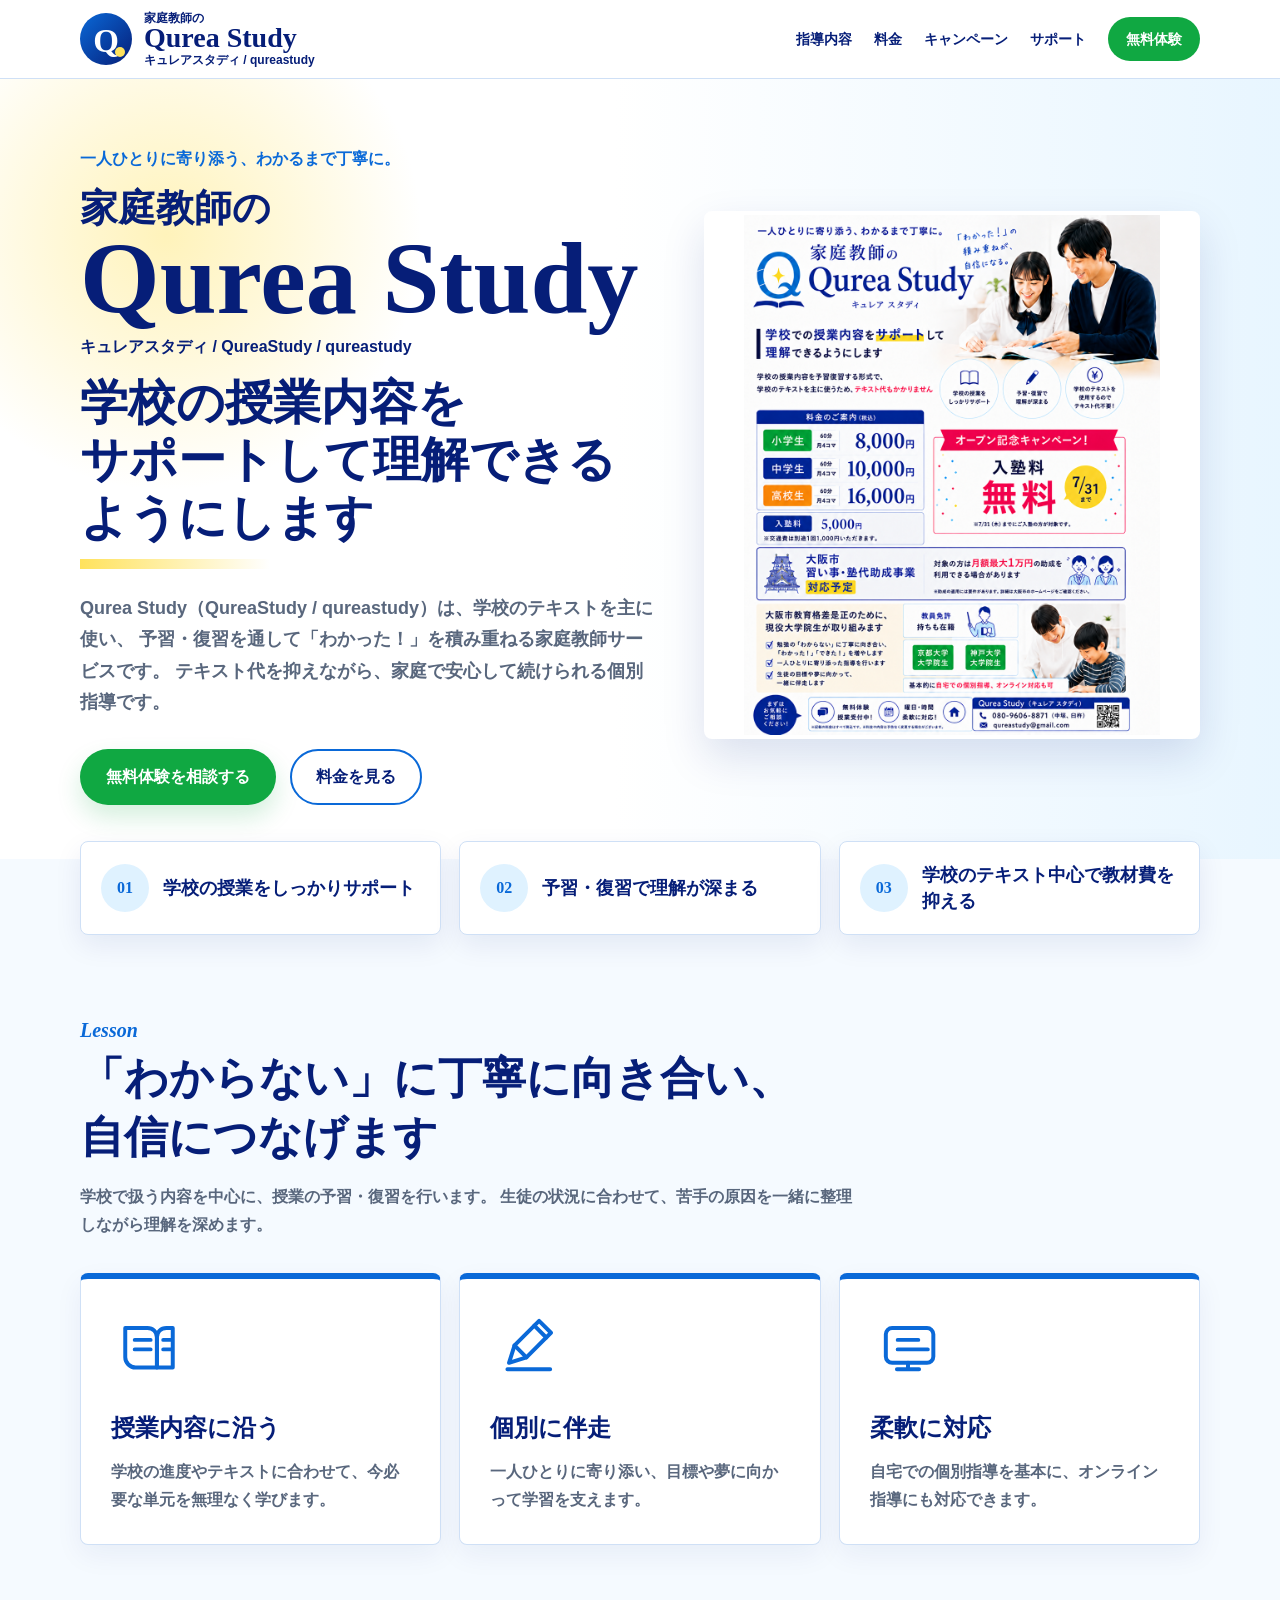
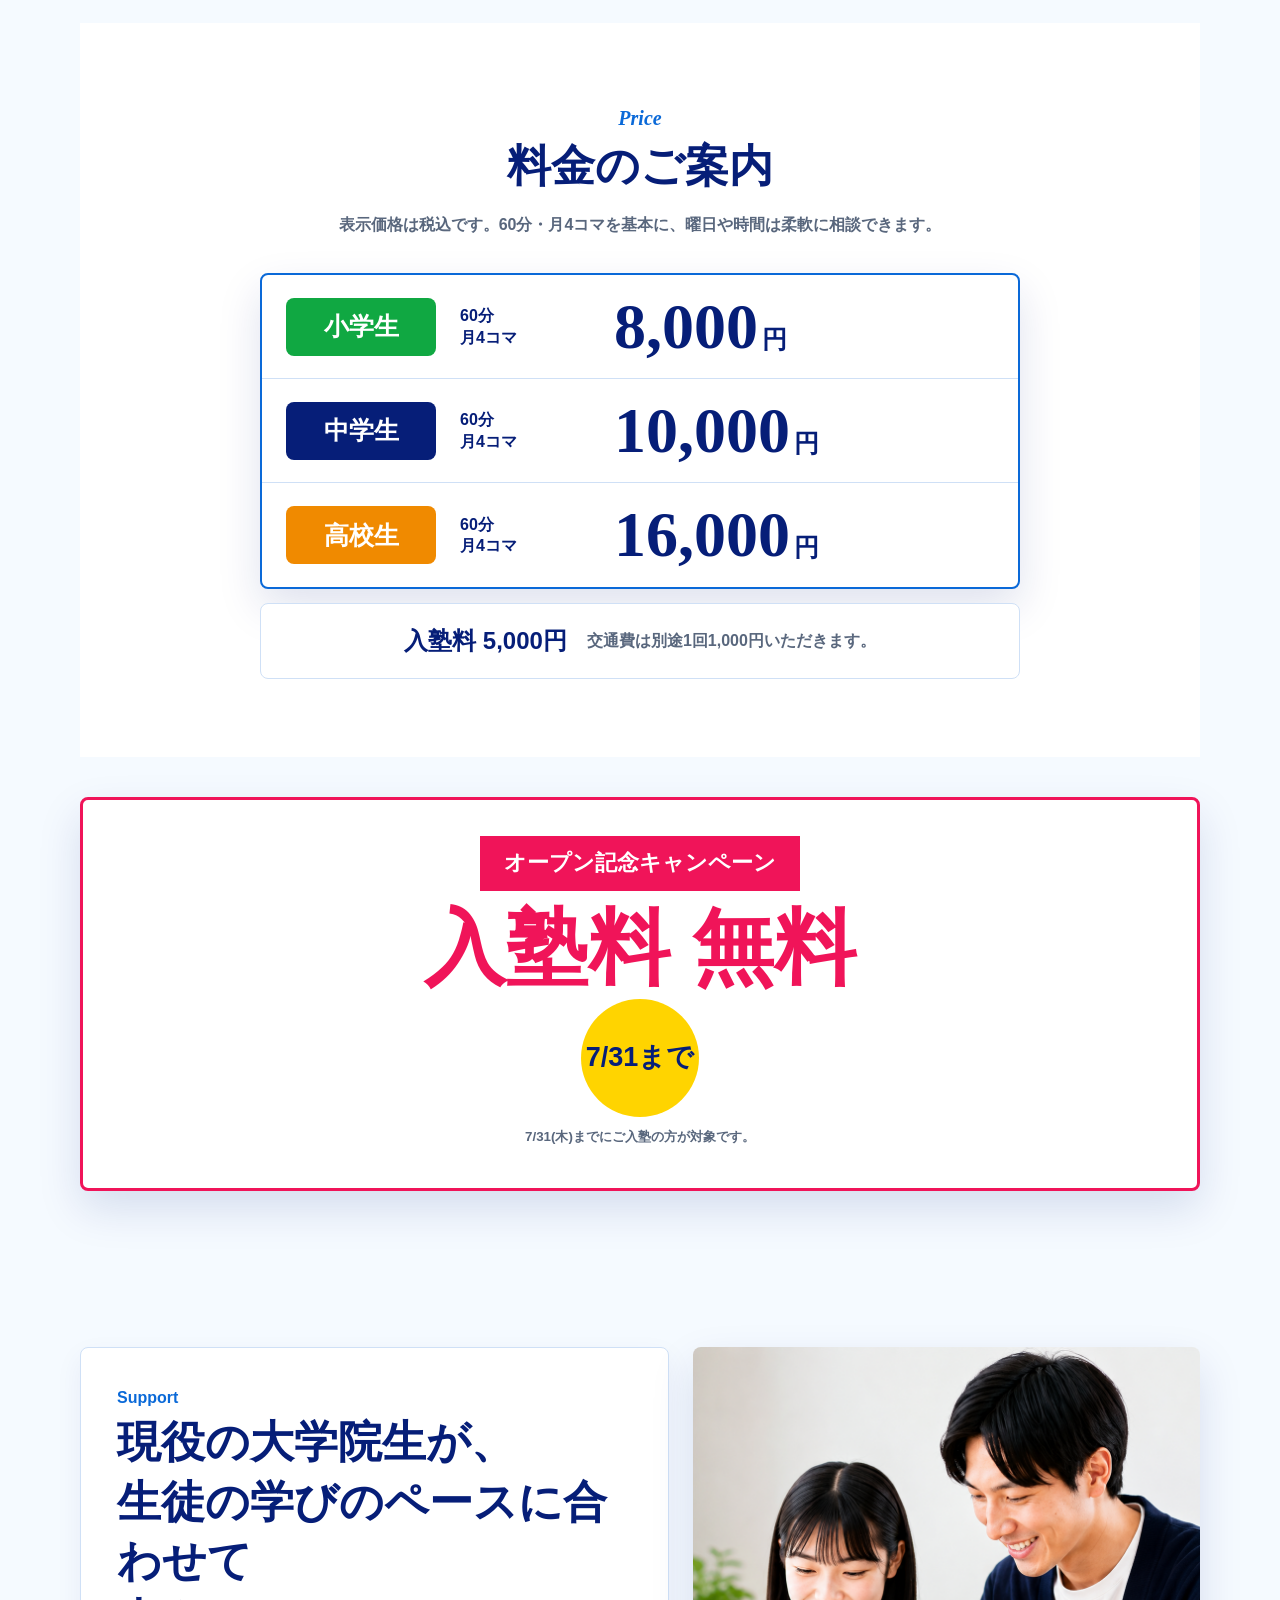
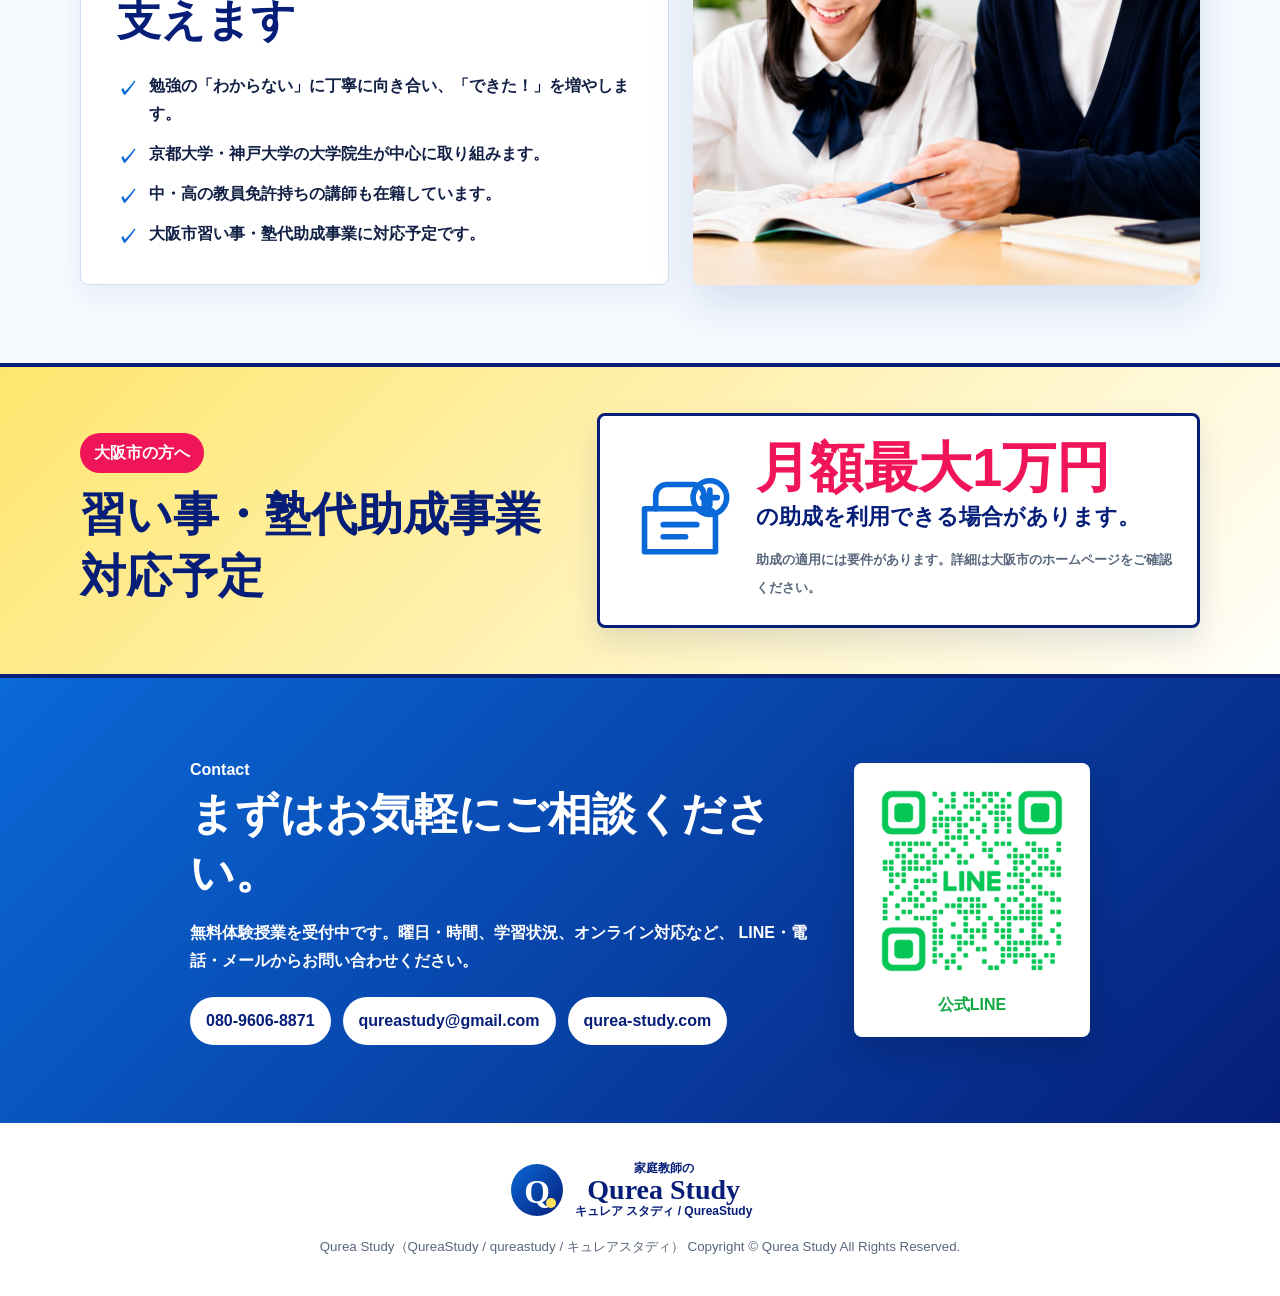
==== index.html @ 17cc1bfd "Add files via upload" ====
<!doctype html>
<html lang="ja">
  <head>
    <meta charset="utf-8" />
    <meta name="viewport" content="width=device-width, initial-scale=1" />
    <title>Qurea Study（QureaStudy・qureastudy）｜家庭教師のキュレアスタディ</title>
    <meta
  name="description"
  content="Qurea Study（QureaStudy / qureastudy / キュレアスタディ）は、学校の授業内容をサポートする家庭教師サービスです。現役大学院生が一人ひとりに寄り添い、わかるまで丁寧に個別指導します。"
/>
    <link rel="canonical" href="https://www.qurea-study.com/" />
    <link rel="icon" href="assets/favicon.svg?v=20260605" type="image/svg+xml" />
    <link rel="stylesheet" href="styles.css" />
    <style>
      /* ===== ヘッダー上部：Qurea Study とサブ表記の空白を減らす ===== */
      .site-header .brand-text {
        gap: 0 !important;
        line-height: 1 !important;
      }

      .site-header .brand-name {
        display: block !important;
        margin: 0 !important;
        line-height: 0.95 !important;
      }

      .site-header .header-brand-sub {
        display: block !important;
        margin-top: 2px !important;
        line-height: 1.1 !important;
      }

      /* ===== 大見出し：Qurea Study とサブ表記が被らないように少し空ける ===== */
      .hero-brand-lockup strong {
        display: block !important;
        line-height: 0.9 !important;
        margin-bottom: 12px !important;
      }

      .hero-brand-lockup .hero-brand-sub {
        display: block !important;
        margin-top: 6px !important;
        line-height: 1.2 !important;
      }
    </style>
    <script type="application/ld+json">
      {
        "@context": "https://schema.org",
        "@type": "EducationalOrganization",
        "name": "Qurea Study",
        "alternateName": ["QureaStudy", "qureastudy", "キュレアスタディ", "キュレア スタディ", "キュリアスタディ", "キュリア スタディ", "キュリスタ", "キュレスタ"],
        "url": "https://www.qurea-study.com/",
        "email": "qureastudy@gmail.com",
        "telephone": "080-9606-8871",
        "description": "Qurea Studyは、学校の授業内容をサポートする家庭教師サービスです。"
      }
    </script>
  </head>
  <body>
    <header class="site-header" id="top">
      <div class="header-inner">
        <a class="brand" href="#top" aria-label="Qurea Study トップへ">
          <span class="brand-mark">Q</span>
          <span class="brand-text">
            <span class="brand-kicker">家庭教師の</span>
            <span class="brand-name">Qurea Study</span>
            <span class="brand-sub header-brand-sub">キュレアスタディ / qureastudy</span>
          </span>
        </a>

        <button class="menu-button" type="button" aria-label="メニューを開く" aria-expanded="false">
          <span></span>
          <span></span>
          <span></span>
        </button>

        <nav class="global-nav" aria-label="主要メニュー">
          <a href="#lesson">指導内容</a>
          <a href="#price">料金</a>
          <a href="#campaign">キャンペーン</a>
          <a href="#support">サポート</a>
          <a href="#contact" class="nav-cta">無料体験</a>
        </nav>
      </div>
    </header>

    <main>
      <section class="hero">
        <div class="hero-inner">
          <div class="hero-copy">
            <p class="eyebrow">一人ひとりに寄り添う、わかるまで丁寧に。</p>
            <div class="hero-brand-lockup">
              <span class="hero-brand-kicker">家庭教師の</span>
              <strong>Qurea Study</strong>
              <span class="hero-brand-sub">キュレアスタディ / QureaStudy / qureastudy</span>
            </div>
            <h1>学校の授業内容を<br />サポートして理解できる<br />ようにします</h1>
            <p class="hero-lead">
  Qurea Study（QureaStudy / qureastudy）は、学校のテキストを主に使い、
  予習・復習を通して「わかった！」を積み重ねる家庭教師サービスです。
  テキスト代を抑えながら、家庭で安心して続けられる個別指導です。
</p>
            <div class="hero-actions">
              <a class="button primary" href="#contact">無料体験を相談する</a>
              <a class="button secondary" href="#price">料金を見る</a>
            </div>
          </div>

          <figure class="hero-photo">
            <img src="assets/qurea-study-flyer.png" alt="Qurea Studyの案内チラシ" />
          </figure>
        </div>
      </section>

      <section class="proof-strip" aria-label="Qurea Studyの特徴">
        <article>
          <span class="icon">01</span>
          <strong>学校の授業をしっかりサポート</strong>
        </article>
        <article>
          <span class="icon">02</span>
          <strong>予習・復習で理解が深まる</strong>
        </article>
        <article>
          <span class="icon">03</span>
          <strong>学校のテキスト中心で教材費を抑える</strong>
        </article>
      </section>

      <section class="lesson section-pad" id="lesson">
        <div class="section-heading">
          <span>Lesson</span>
          <h2>「わからない」に丁寧に向き合い、<br />自信につなげます</h2>
          <p>
            学校で扱う内容を中心に、授業の予習・復習を行います。
            生徒の状況に合わせて、苦手の原因を一緒に整理しながら理解を深めます。
          </p>
        </div>

        <div class="feature-grid">
          <article>
            <svg class="card-illustration" viewBox="0 0 96 96" aria-hidden="true">
              <path d="M18 24h28c7 0 12 5 12 12v38H31c-7 0-13-6-13-13V24Z" />
              <path d="M58 36c0-7 5-12 12-12h8v50H58V36Z" />
              <path d="M30 39h20M30 51h20M66 39h10M66 51h10" />
            </svg>
            <strong>授業内容に沿う</strong>
            <p>学校の進度やテキストに合わせて、今必要な単元を無理なく学びます。</p>
          </article>
          <article>
            <svg class="card-illustration" viewBox="0 0 96 96" aria-hidden="true">
              <path d="M24 68l7-22 31-31 15 15-31 31-22 7Z" />
              <path d="M56 21l15 15M31 46l15 15M22 76h54" />
            </svg>
            <strong>個別に伴走</strong>
            <p>一人ひとりに寄り添い、目標や夢に向かって学習を支えます。</p>
          </article>
          <article>
            <svg class="card-illustration" viewBox="0 0 96 96" aria-hidden="true">
              <path d="M28 24h44a8 8 0 0 1 8 8v28a8 8 0 0 1-8 8H28a8 8 0 0 1-8-8V32a8 8 0 0 1 8-8Z" />
              <path d="M34 76h28M48 68v8M35 39h26M35 51h38" />
            </svg>
            <strong>柔軟に対応</strong>
            <p>自宅での個別指導を基本に、オンライン指導にも対応できます。</p>
          </article>
        </div>
      </section>

      <section class="price section-pad" id="price">
        <div class="section-heading centered">
          <span>Price</span>
          <h2>料金のご案内</h2>
          <p>表示価格は税込です。60分・月4コマを基本に、曜日や時間は柔軟に相談できます。</p>
        </div>

        <div class="price-board">
          <article class="price-row elementary">
            <span>小学生</span>
            <p>60分<br />月4コマ</p>
            <strong>8,000<em>円</em></strong>
          </article>
          <article class="price-row junior">
            <span>中学生</span>
            <p>60分<br />月4コマ</p>
            <strong>10,000<em>円</em></strong>
          </article>
          <article class="price-row high">
            <span>高校生</span>
            <p>60分<br />月4コマ</p>
            <strong>16,000<em>円</em></strong>
          </article>
        </div>

        <div class="fee-note">
          <strong>入塾料 5,000円</strong>
          <span>交通費は別途1回1,000円いただきます。</span>
        </div>
      </section>

      <section class="campaign section-pad" id="campaign">
        <div class="campaign-box">
          <p>オープン記念キャンペーン</p>
          <h2>入塾料 無料</h2>
          <span class="deadline">7/31まで</span>
          <small>7/31(木)までにご入塾の方が対象です。</small>
        </div>
      </section>

      <section class="support section-pad" id="support">
        <div class="support-copy">
          <span class="eyebrow">Support</span>
          <h2>現役の大学院生が、<br />生徒の学びのペースに合わせて<br />支えます</h2>
          <ul>
            <li>勉強の「わからない」に丁寧に向き合い、「できた！」を増やします。</li>
            <li>京都大学・神戸大学の大学院生が中心に取り組みます。</li>
            <li>中・高の教員免許持ちの講師も在籍しています。</li>
            <li>大阪市習い事・塾代助成事業に対応予定です。</li>
          </ul>
        </div>
        <figure class="support-photo">
          <img src="assets/033effce-304c-444c-a0b6-1e1a003801d0.png" alt="先生と生徒が一緒にテキストを見ながら学ぶ様子" />
        </figure>
      </section>

      <section class="subsidy">
        <div class="subsidy-inner">
          <div class="subsidy-heading">
            <span>大阪市の方へ</span>
            <h2>習い事・塾代助成事業 対応予定</h2>
          </div>
          <div class="subsidy-card">
            <svg class="subsidy-illustration" viewBox="0 0 120 120" aria-hidden="true">
              <path d="M22 48h66a10 10 0 0 1 10 10v36H22V48Z" />
              <path d="M34 48V34a12 12 0 0 1 12-12h28a12 12 0 0 1 12 12v14" />
              <path d="M42 65h36M42 78h24" />
              <circle cx="92" cy="36" r="18" />
              <path d="M84 36h16M92 28v16" />
            </svg>
            <div>
              <p><strong>月額最大1万円</strong><br />の助成を利用できる場合があります。</p>
              <small>助成の適用には要件があります。詳細は大阪市のホームページをご確認ください。</small>
            </div>
          </div>
        </div>
      </section>

      <section class="contact" id="contact">
        <div class="contact-inner">
          <div class="contact-copy">
            <span class="eyebrow">Contact</span>
            <h2>まずはお気軽にご相談ください。</h2>
            <p>
              無料体験授業を受付中です。曜日・時間、学習状況、オンライン対応など、
              LINE・電話・メールからお問い合わせください。
            </p>
            <div class="contact-links">
              <a href="tel:08096068871">080-9606-8871</a>
              <a href="mailto:qureastudy@gmail.com">qureastudy@gmail.com</a>
              <a href="https://qurea-study.com">qurea-study.com</a>
            </div>
          </div>
          <div class="line-qr-card">
            <img src="assets/line-qr.png" alt="Qurea Study公式LINEのQRコード" />
            <p>公式LINE</p>
          </div>
        </div>
      </section>
    </main>

    <footer class="site-footer">
      <a class="brand" href="#top">
        <span class="brand-mark">Q</span>
        <span class="brand-text">
          <span class="brand-kicker">家庭教師の</span>
          <span class="brand-name">Qurea Study</span>
          <span class="brand-sub">キュレア スタディ / QureaStudy</span>
        </span>
      </a>
      <small>Qurea Study（QureaStudy / qureastudy / キュレアスタディ） Copyright &copy; Qurea Study All Rights Reserved.</small>
    </footer>

    <script src="script.js"></script>
  </body>
</html>
---- styles.css ----
:root {
  --navy: #061e78;
  --blue: #0a69d8;
  --sky: #dff2ff;
  --green: #10a842;
  --orange: #f08a00;
  --pink: #f01459;
  --yellow: #ffe25c;
  --ink: #112044;
  --muted: #59677d;
  --line: #cfe0f6;
  --paper: #f5faff;
  --surface: #ffffff;
  --shadow: 0 18px 44px rgba(6, 30, 120, 0.13);
}

* {
  box-sizing: border-box;
}

html {
  scroll-behavior: smooth;
}

body {
  margin: 0;
  color: var(--ink);
  background: var(--paper);
  font-family: "Yu Gothic", "Hiragino Kaku Gothic ProN", Meiryo, sans-serif;
  line-height: 1.75;
}

a {
  color: inherit;
  text-decoration: none;
}

img {
  display: block;
  max-width: 100%;
}

.site-header {
  position: sticky;
  top: 0;
  z-index: 20;
  background: rgba(255, 255, 255, 0.96);
  border-bottom: 1px solid var(--line);
  backdrop-filter: blur(10px);
}

.header-inner,
.hero-inner,
.section-pad,
.subsidy-inner {
  width: min(1120px, calc(100% - 40px));
  margin: 0 auto;
}

.header-inner {
  display: flex;
  align-items: center;
  justify-content: space-between;
  min-height: 78px;
  gap: 24px;
}

.brand {
  display: inline-flex;
  align-items: center;
  gap: 12px;
  min-width: 258px;
}

.brand-mark {
  position: relative;
  display: grid;
  place-items: center;
  width: 52px;
  height: 52px;
  color: #fff;
  background: linear-gradient(135deg, var(--blue), var(--navy));
  border-radius: 50%;
  font-family: Georgia, "Times New Roman", serif;
  font-size: 33px;
  font-weight: 900;
}

.brand-mark::after {
  content: "";
  position: absolute;
  right: 7px;
  bottom: 8px;
  width: 10px;
  height: 10px;
  background: var(--yellow);
  border-radius: 50%;
}

.brand-text span {
  display: block;
}

.brand-kicker,
.brand-sub {
  color: var(--navy);
  font-size: 12px;
  font-weight: 900;
  line-height: 1.2;
}

.brand-name {
  color: var(--navy);
  font-family: Georgia, "Times New Roman", serif;
  font-size: 28px;
  font-weight: 900;
  line-height: 1.05;
}

.global-nav {
  display: flex;
  align-items: center;
  gap: 22px;
  color: var(--navy);
  font-size: 14px;
  font-weight: 900;
}

.global-nav a {
  padding: 8px 0;
}

.nav-cta {
  padding: 10px 18px !important;
  color: #fff;
  background: var(--green);
  border-radius: 999px;
}

.menu-button {
  display: none;
  width: 42px;
  height: 42px;
  border: 1px solid var(--line);
  border-radius: 50%;
  background: #fff;
}

.menu-button span {
  display: block;
  width: 18px;
  height: 2px;
  margin: 4px auto;
  background: var(--navy);
}

.hero {
  background:
    radial-gradient(circle at 13% 20%, rgba(255, 226, 92, 0.42), transparent 20%),
    linear-gradient(90deg, rgba(255, 255, 255, 0.98) 0%, rgba(255, 255, 255, 0.84) 48%, rgba(223, 242, 255, 0.72) 100%),
    var(--surface);
}

.hero-inner {
  display: grid;
  grid-template-columns: minmax(0, 1fr) minmax(340px, 0.86fr);
  gap: 48px;
  align-items: center;
  padding: 66px 0 54px;
}

.eyebrow {
  margin: 0 0 12px;
  color: var(--blue);
  font-weight: 900;
}

.hero-brand-lockup {
  margin: 0 0 18px;
  color: var(--navy);
}

.hero-brand-lockup span {
  display: block;
  font-weight: 900;
  line-height: 1.25;
}

.hero-brand-lockup strong {
  display: block;
  font-family: Georgia, "Times New Roman", serif;
  font-size: clamp(56px, 8vw, 104px);
  font-weight: 900;
  line-height: 0.92;
  letter-spacing: 0;
}

.hero-brand-kicker {
  font-size: clamp(24px, 3vw, 38px);
}

.hero h1 {
  margin: 0;
  color: var(--navy);
  font-size: clamp(28px, 3.8vw, 48px);
  line-height: 1.2;
  letter-spacing: 0;
}

.hero h1::after {
  content: "";
  display: block;
  width: 190px;
  height: 10px;
  margin-top: 12px;
  background: linear-gradient(90deg, var(--yellow), rgba(255, 226, 92, 0));
}

.hero-lead {
  margin: 24px 0 0;
  max-width: 680px;
  color: var(--muted);
  font-size: 18px;
  font-weight: 800;
}

.hero-actions {
  display: flex;
  flex-wrap: wrap;
  gap: 14px;
  margin-top: 30px;
}

.button {
  display: inline-flex;
  align-items: center;
  justify-content: center;
  min-height: 50px;
  padding: 12px 24px;
  border: 2px solid transparent;
  border-radius: 999px;
  font-weight: 900;
  cursor: pointer;
}

.button.primary {
  color: #fff;
  background: var(--green);
  box-shadow: 0 12px 24px rgba(16, 168, 66, 0.18);
}

.button.secondary {
  color: var(--navy);
  background: #fff;
  border-color: var(--blue);
}

.hero-photo {
  position: relative;
  margin: 0;
  overflow: hidden;
  background: #fff;
  border: 4px solid #fff;
  border-radius: 8px;
  box-shadow: var(--shadow);
}

.hero-photo img {
  width: 100%;
  height: 520px;
  object-fit: contain;
  object-position: center;
}

.proof-strip {
  display: grid;
  grid-template-columns: repeat(3, 1fr);
  gap: 18px;
  width: min(1120px, calc(100% - 40px));
  margin: -18px auto 0;
  position: relative;
  z-index: 3;
}

.proof-strip article {
  display: flex;
  align-items: center;
  gap: 14px;
  min-height: 92px;
  padding: 20px;
  background: #fff;
  border: 1px solid var(--line);
  border-radius: 8px;
  box-shadow: 0 10px 28px rgba(6, 30, 120, 0.08);
}

.proof-strip .icon {
  display: grid;
  flex: 0 0 48px;
  place-items: center;
  width: 48px;
  height: 48px;
  color: var(--blue);
  background: var(--sky);
  border-radius: 50%;
  font-family: Georgia, "Times New Roman", serif;
  font-weight: 900;
}

.proof-strip strong {
  color: var(--navy);
  font-size: 18px;
  line-height: 1.45;
}

.section-pad {
  padding: 78px 0;
}

.section-heading {
  max-width: 780px;
  margin-bottom: 34px;
}

.section-heading.centered {
  max-width: 760px;
  margin-left: auto;
  margin-right: auto;
  text-align: center;
}

.section-heading span {
  color: var(--blue);
  font-family: Georgia, "Times New Roman", serif;
  font-size: 20px;
  font-style: italic;
  font-weight: 900;
}

.section-heading h2,
.support h2,
.contact h2,
.subsidy h2 {
  margin: 0;
  color: var(--navy);
  font-size: clamp(28px, 4vw, 44px);
  line-height: 1.35;
  letter-spacing: 0;
}

.section-heading p,
.support p,
.contact p,
.subsidy p {
  color: var(--muted);
  font-weight: 800;
}

.feature-grid {
  display: grid;
  grid-template-columns: repeat(3, 1fr);
  gap: 18px;
}

.feature-grid article {
  min-height: 218px;
  padding: 30px;
  background: #fff;
  border-top: 6px solid var(--blue);
  border-right: 1px solid var(--line);
  border-bottom: 1px solid var(--line);
  border-left: 1px solid var(--line);
  border-radius: 8px;
  box-shadow: 0 10px 28px rgba(6, 30, 120, 0.06);
}

.card-illustration {
  width: 76px;
  height: 76px;
  margin-bottom: 18px;
  color: var(--blue);
}

.card-illustration path,
.card-illustration circle {
  fill: none;
  stroke: currentColor;
  stroke-width: 5;
  stroke-linecap: round;
  stroke-linejoin: round;
}

.feature-grid strong {
  display: block;
  color: var(--navy);
  font-size: 24px;
  line-height: 1.35;
}

.feature-grid p {
  margin: 14px 0 0;
  color: var(--muted);
  font-weight: 700;
}

.price {
  background: #fff;
}

.price-board {
  width: min(760px, 100%);
  margin: 0 auto;
  overflow: hidden;
  background: #fff;
  border: 2px solid var(--blue);
  border-radius: 8px;
  box-shadow: var(--shadow);
}

.price-row {
  display: grid;
  grid-template-columns: 150px 130px 1fr;
  align-items: center;
  gap: 24px;
  min-height: 104px;
  padding: 16px 24px;
  border-bottom: 1px solid var(--line);
}

.price-row:last-child {
  border-bottom: 0;
}

.price-row span {
  display: grid;
  place-items: center;
  min-height: 58px;
  color: #fff;
  border-radius: 8px;
  font-size: 25px;
  font-weight: 900;
}

.price-row p {
  margin: 0;
  color: var(--navy);
  font-weight: 900;
  line-height: 1.35;
}

.price-row strong {
  color: var(--navy);
  font-family: Georgia, "Times New Roman", serif;
  font-size: clamp(42px, 6vw, 64px);
  line-height: 1;
}

.price-row em {
  margin-left: 4px;
  font-family: "Yu Gothic", "Hiragino Kaku Gothic ProN", Meiryo, sans-serif;
  font-size: 25px;
  font-style: normal;
}

.elementary span {
  background: var(--green);
}

.junior span {
  background: var(--navy);
}

.high span {
  background: var(--orange);
}

.fee-note {
  display: flex;
  flex-wrap: wrap;
  align-items: center;
  justify-content: center;
  gap: 10px 20px;
  width: min(760px, 100%);
  margin: 14px auto 0;
  padding: 16px 20px;
  color: var(--navy);
  background: #fff;
  border: 1px solid var(--line);
  border-radius: 8px;
  font-weight: 900;
}

.fee-note strong {
  font-size: 24px;
}

.fee-note span {
  color: var(--muted);
}

.campaign {
  padding-top: 40px;
}

.campaign-box {
  position: relative;
  display: grid;
  justify-items: center;
  gap: 8px;
  padding: 36px 24px 40px;
  text-align: center;
  background: #fff;
  border: 3px solid var(--pink);
  border-radius: 8px;
  box-shadow: var(--shadow);
}

.campaign-box p {
  margin: 0 0 6px;
  padding: 8px 24px;
  color: #fff;
  background: var(--pink);
  font-size: 22px;
  font-weight: 900;
}

.campaign-box h2 {
  margin: 0;
  color: var(--pink);
  font-size: clamp(44px, 8vw, 82px);
  line-height: 1.05;
  letter-spacing: 0;
}

.deadline {
  display: grid;
  place-items: center;
  width: 118px;
  height: 118px;
  color: var(--navy);
  background: #ffd400;
  border-radius: 50%;
  font-size: 27px;
  font-weight: 900;
}

.campaign-box small {
  color: var(--muted);
  font-weight: 800;
}

.support {
  display: grid;
  grid-template-columns: 1fr 0.86fr;
  gap: 24px;
  align-items: stretch;
}

.support-copy {
  padding: 36px;
  background: #fff;
  border: 1px solid var(--line);
  border-radius: 8px;
  box-shadow: 0 10px 28px rgba(6, 30, 120, 0.06);
}

.support ul {
  padding: 0;
  margin: 22px 0 0;
  list-style: none;
}

.support li {
  position: relative;
  margin-top: 12px;
  padding-left: 32px;
  font-weight: 800;
}

.support li::before {
  content: "✓";
  position: absolute;
  left: 0;
  top: 0;
  color: var(--blue);
  font-size: 20px;
  font-weight: 900;
}

.support-photo {
  margin: 0;
  overflow: hidden;
  border-radius: 8px;
  box-shadow: var(--shadow);
}

.support-photo img {
  width: 100%;
  height: 100%;
  min-height: 420px;
  object-fit: cover;
  object-position: center;
}

.subsidy {
  padding: 46px 0;
  color: var(--navy);
  background:
    linear-gradient(135deg, rgba(255, 226, 92, 0.82), rgba(255, 255, 255, 0.92)),
    #fff7c2;
  border-top: 4px solid var(--navy);
  border-bottom: 4px solid var(--navy);
}

.subsidy-inner {
  display: grid;
  grid-template-columns: 0.9fr 1.1fr;
  gap: 24px;
  align-items: center;
}

.subsidy-heading span {
  display: inline-block;
  margin-bottom: 10px;
  padding: 6px 14px;
  color: #fff;
  background: var(--pink);
  border-radius: 999px;
  font-weight: 900;
}

.subsidy h2 {
  color: var(--navy);
  font-size: clamp(28px, 4vw, 46px);
}

.subsidy-card {
  display: grid;
  grid-template-columns: 112px 1fr;
  gap: 20px;
  align-items: center;
  padding: 24px;
  background: #fff;
  border: 3px solid var(--navy);
  border-radius: 8px;
  box-shadow: 0 14px 30px rgba(6, 30, 120, 0.12);
}

.subsidy-card p {
  margin: 0 0 8px;
  color: var(--navy);
  font-size: 22px;
  font-weight: 900;
}

.subsidy-card strong {
  color: var(--pink);
  font-size: clamp(34px, 5vw, 54px);
  line-height: 1;
}

.subsidy-card small {
  color: var(--muted);
  font-weight: 800;
}

.subsidy-illustration {
  width: 112px;
  height: 112px;
  color: var(--blue);
}

.subsidy-illustration path,
.subsidy-illustration circle {
  fill: none;
  stroke: currentColor;
  stroke-width: 6;
  stroke-linecap: round;
  stroke-linejoin: round;
}

.contact {
  padding: 78px 20px;
  color: #fff;
  background: linear-gradient(135deg, var(--blue), var(--navy));
}

.contact-inner {
  display: grid;
  grid-template-columns: 1fr 236px;
  gap: 34px;
  align-items: center;
  width: min(900px, 100%);
  margin: 0 auto;
}

.contact .eyebrow,
.contact h2,
.contact p {
  color: #fff;
}

.contact-links {
  display: flex;
  flex-wrap: wrap;
  gap: 12px;
  margin-top: 22px;
}

.contact-links a {
  padding: 10px 16px;
  color: var(--navy);
  background: #fff;
  border-radius: 999px;
  font-weight: 900;
}

.line-qr-card {
  padding: 18px;
  background: #fff;
  border-radius: 8px;
  text-align: center;
  box-shadow: 0 14px 34px rgba(0, 0, 0, 0.16);
}

.line-qr-card img {
  width: 100%;
  aspect-ratio: 1;
  object-fit: contain;
}

.line-qr-card p {
  margin: 10px 0 0;
  color: var(--green);
  font-weight: 900;
}

.site-footer {
  display: grid;
  justify-items: center;
  gap: 16px;
  padding: 38px 20px;
  text-align: center;
  background: #fff;
}

.site-footer small {
  color: var(--muted);
}

@media (max-width: 920px) {
  .menu-button {
    display: block;
  }

  .global-nav {
    position: absolute;
    top: 78px;
    left: 0;
    right: 0;
    display: none;
    flex-direction: column;
    align-items: stretch;
    gap: 0;
    padding: 12px 20px 24px;
    background: #fff;
    border-bottom: 1px solid var(--line);
  }

  .global-nav.is-open {
    display: flex;
  }

  .global-nav a {
    padding: 13px 0;
  }

  .nav-cta {
    width: fit-content;
    margin-top: 10px;
  }

  .hero-inner,
  .proof-strip,
  .feature-grid,
  .support,
  .subsidy-inner,
  .contact-inner {
    grid-template-columns: 1fr;
  }

  .line-qr-card {
    max-width: 236px;
  }

  .hero-photo img {
    height: 380px;
  }
}

@media (max-width: 680px) {
  .header-inner,
  .hero-inner,
  .section-pad,
  .subsidy-inner,
  .proof-strip {
    width: min(100% - 28px, 1120px);
  }

  .brand {
    min-width: 0;
  }

  .brand-mark {
    width: 44px;
    height: 44px;
    font-size: 28px;
  }

  .brand-name {
    font-size: 21px;
  }

  .brand-kicker,
  .brand-sub {
    font-size: 11px;
  }

  .hero-inner {
    padding: 44px 0 40px;
  }

  .hero-lead {
    font-size: 16px;
  }

  .hero-photo img {
    height: 300px;
  }

  .proof-strip {
    margin-top: 18px;
  }

  .section-pad {
    padding: 58px 0;
  }

  .feature-grid article,
  .support-copy,
  .campaign-box {
    padding: 24px;
  }

  .price-row {
    grid-template-columns: 1fr;
    gap: 10px;
    padding: 20px;
    text-align: center;
  }

  .price-row span {
    width: min(220px, 100%);
    margin: 0 auto;
  }

  .deadline {
    width: 100px;
    height: 100px;
    font-size: 23px;
  }

  .subsidy-card {
    grid-template-columns: 1fr;
    justify-items: start;
  }

  .contact-links a {
    width: 100%;
    text-align: center;
  }
}
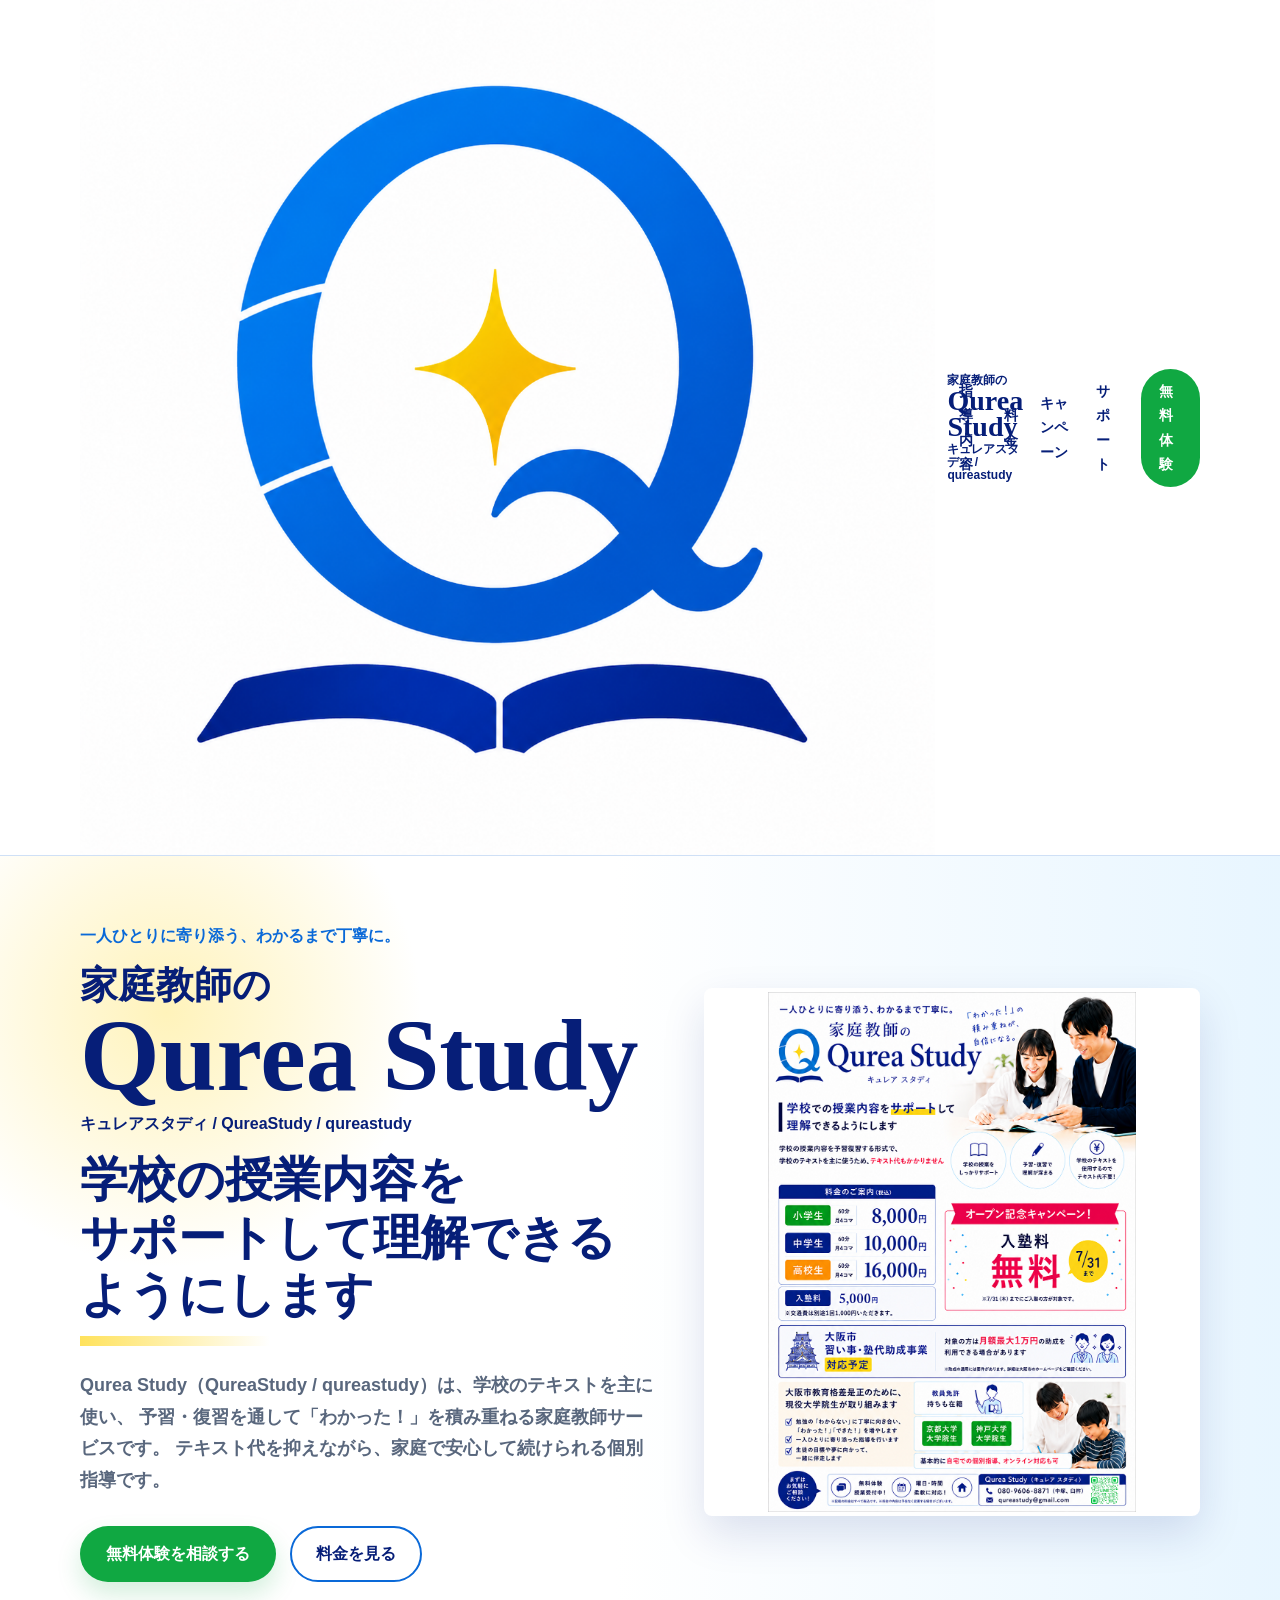
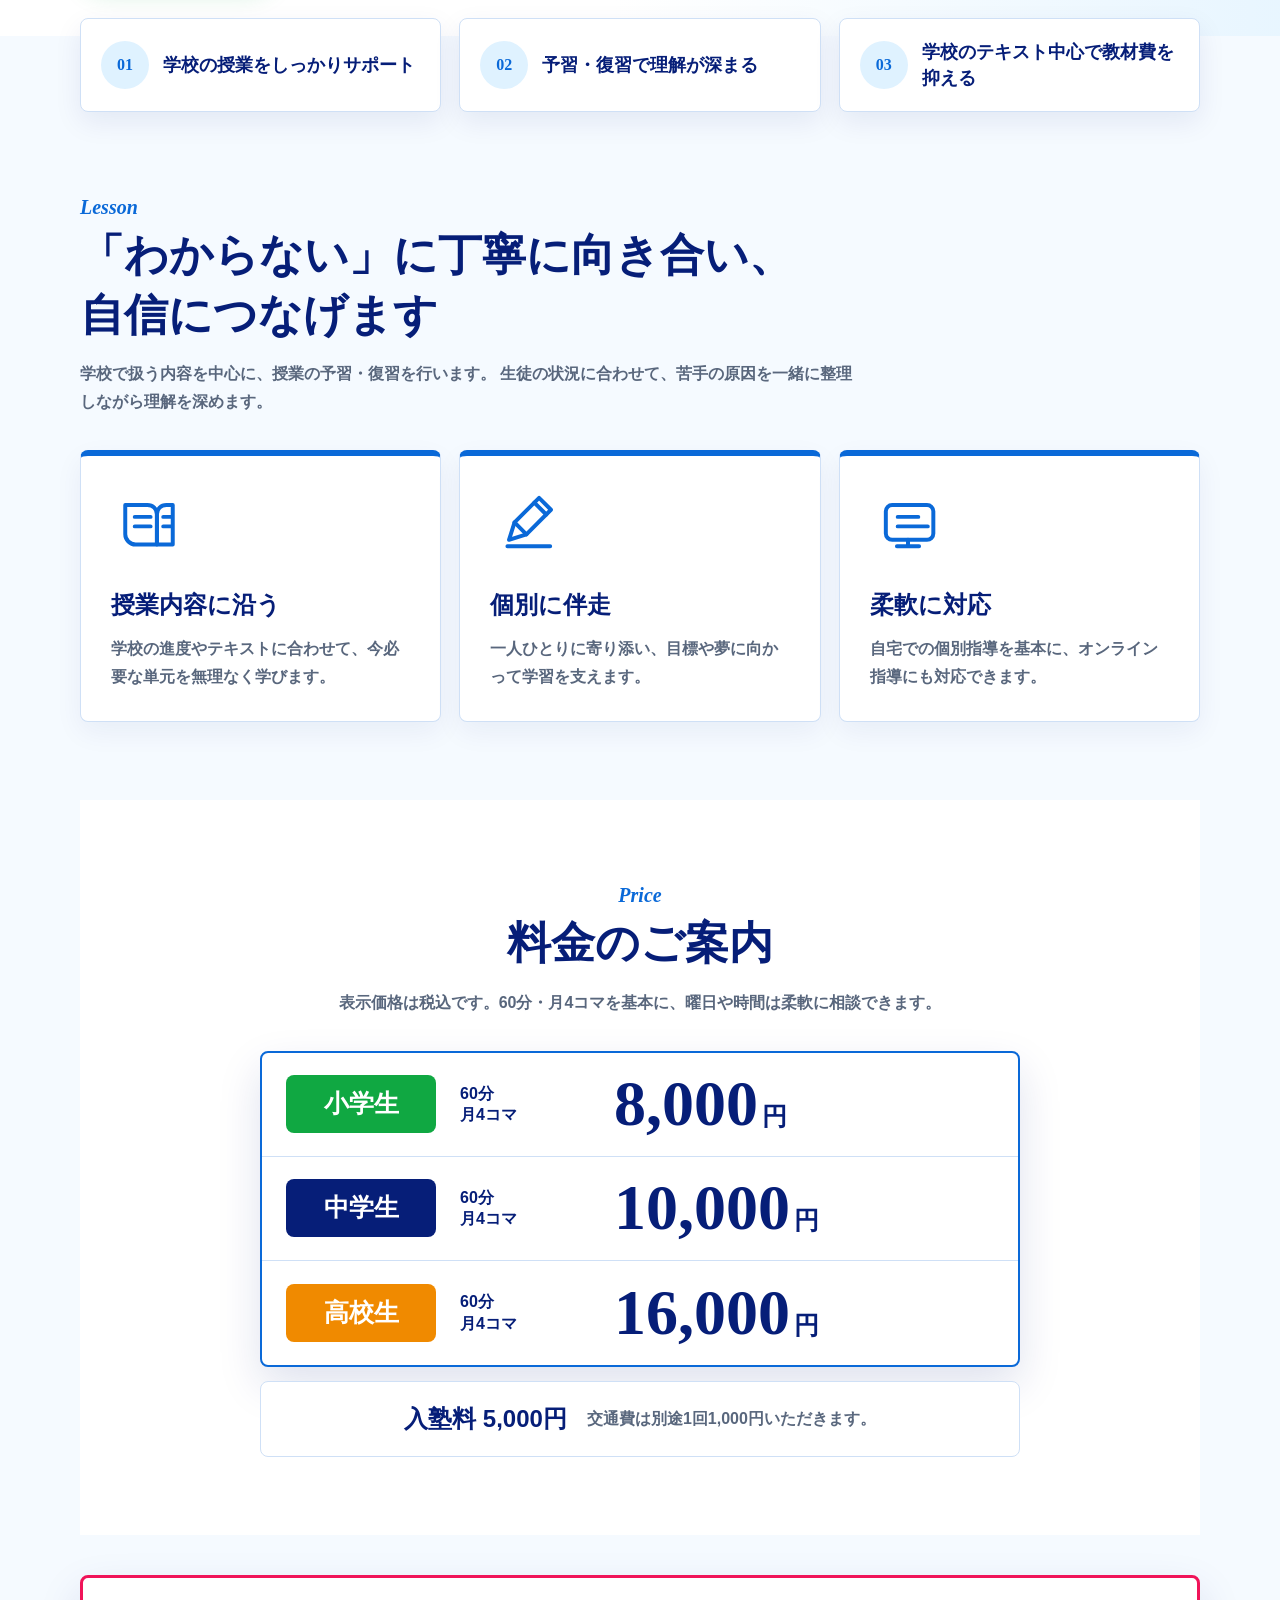
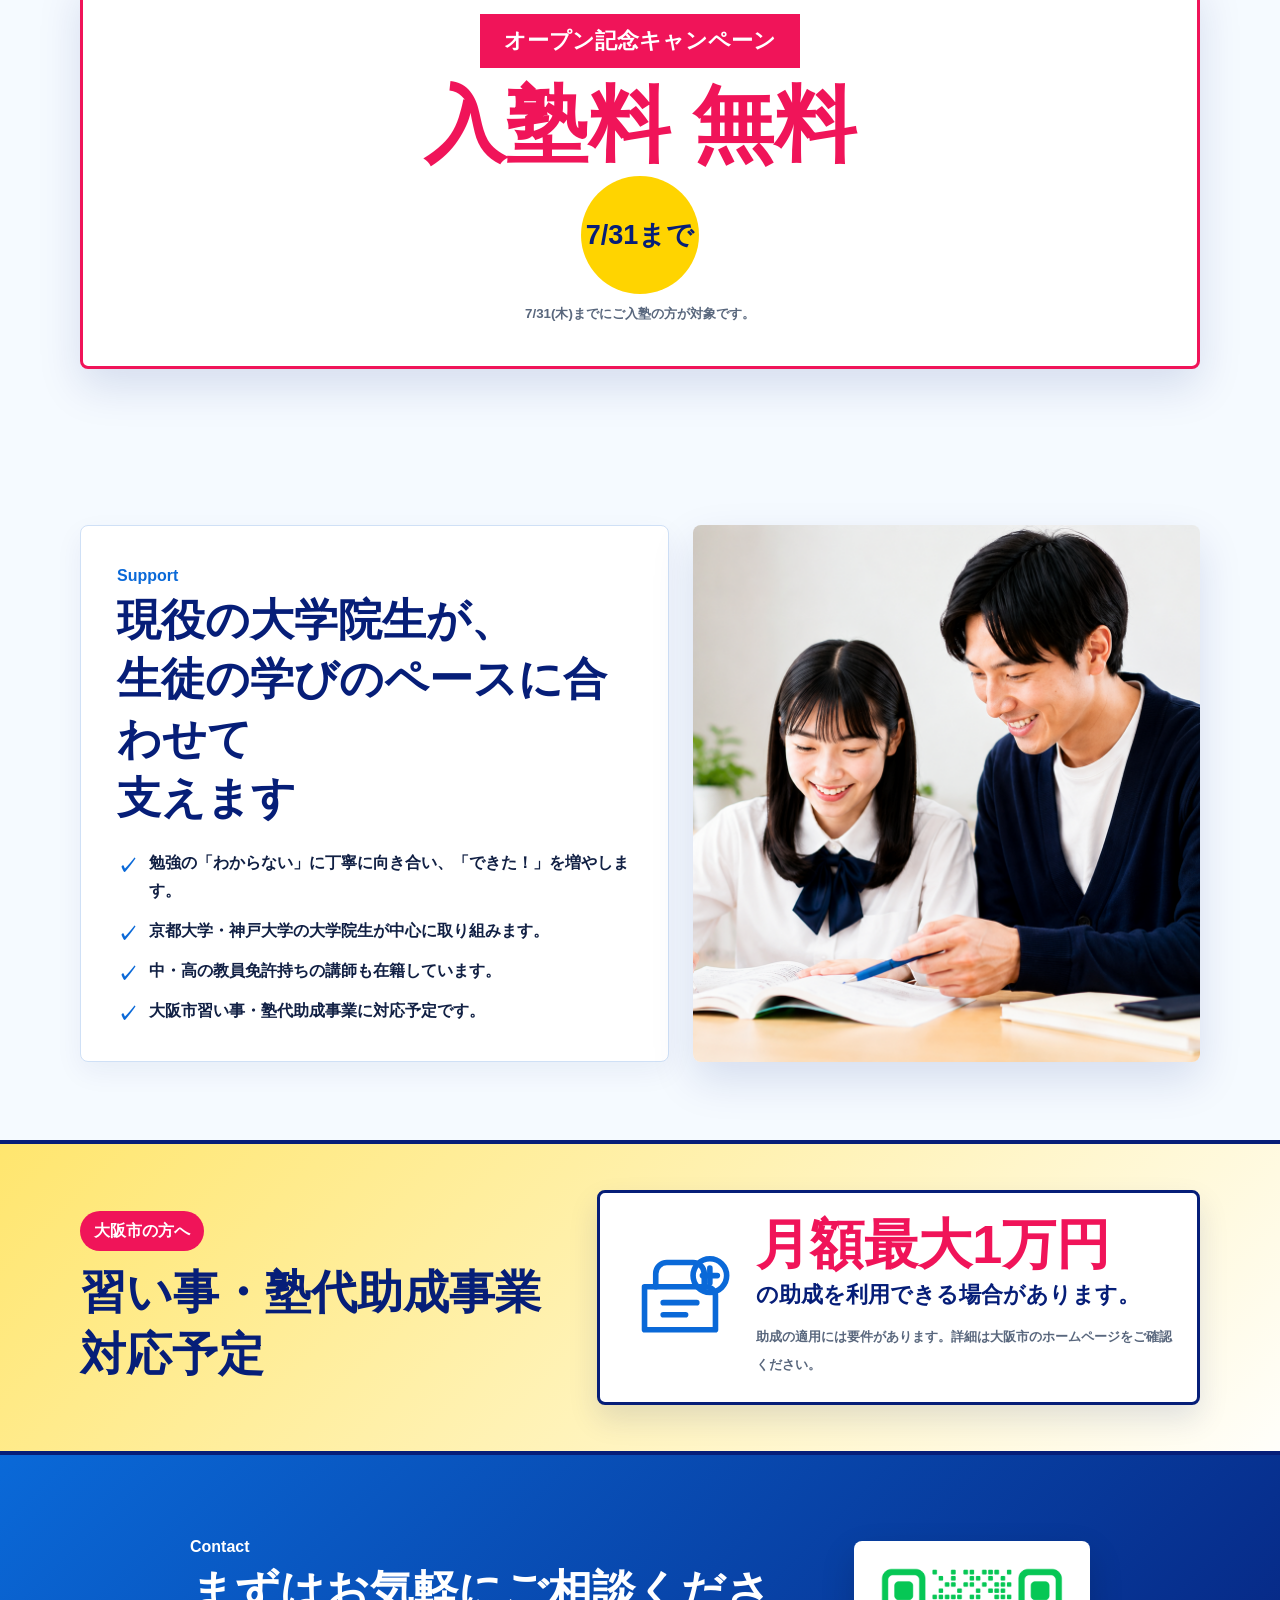
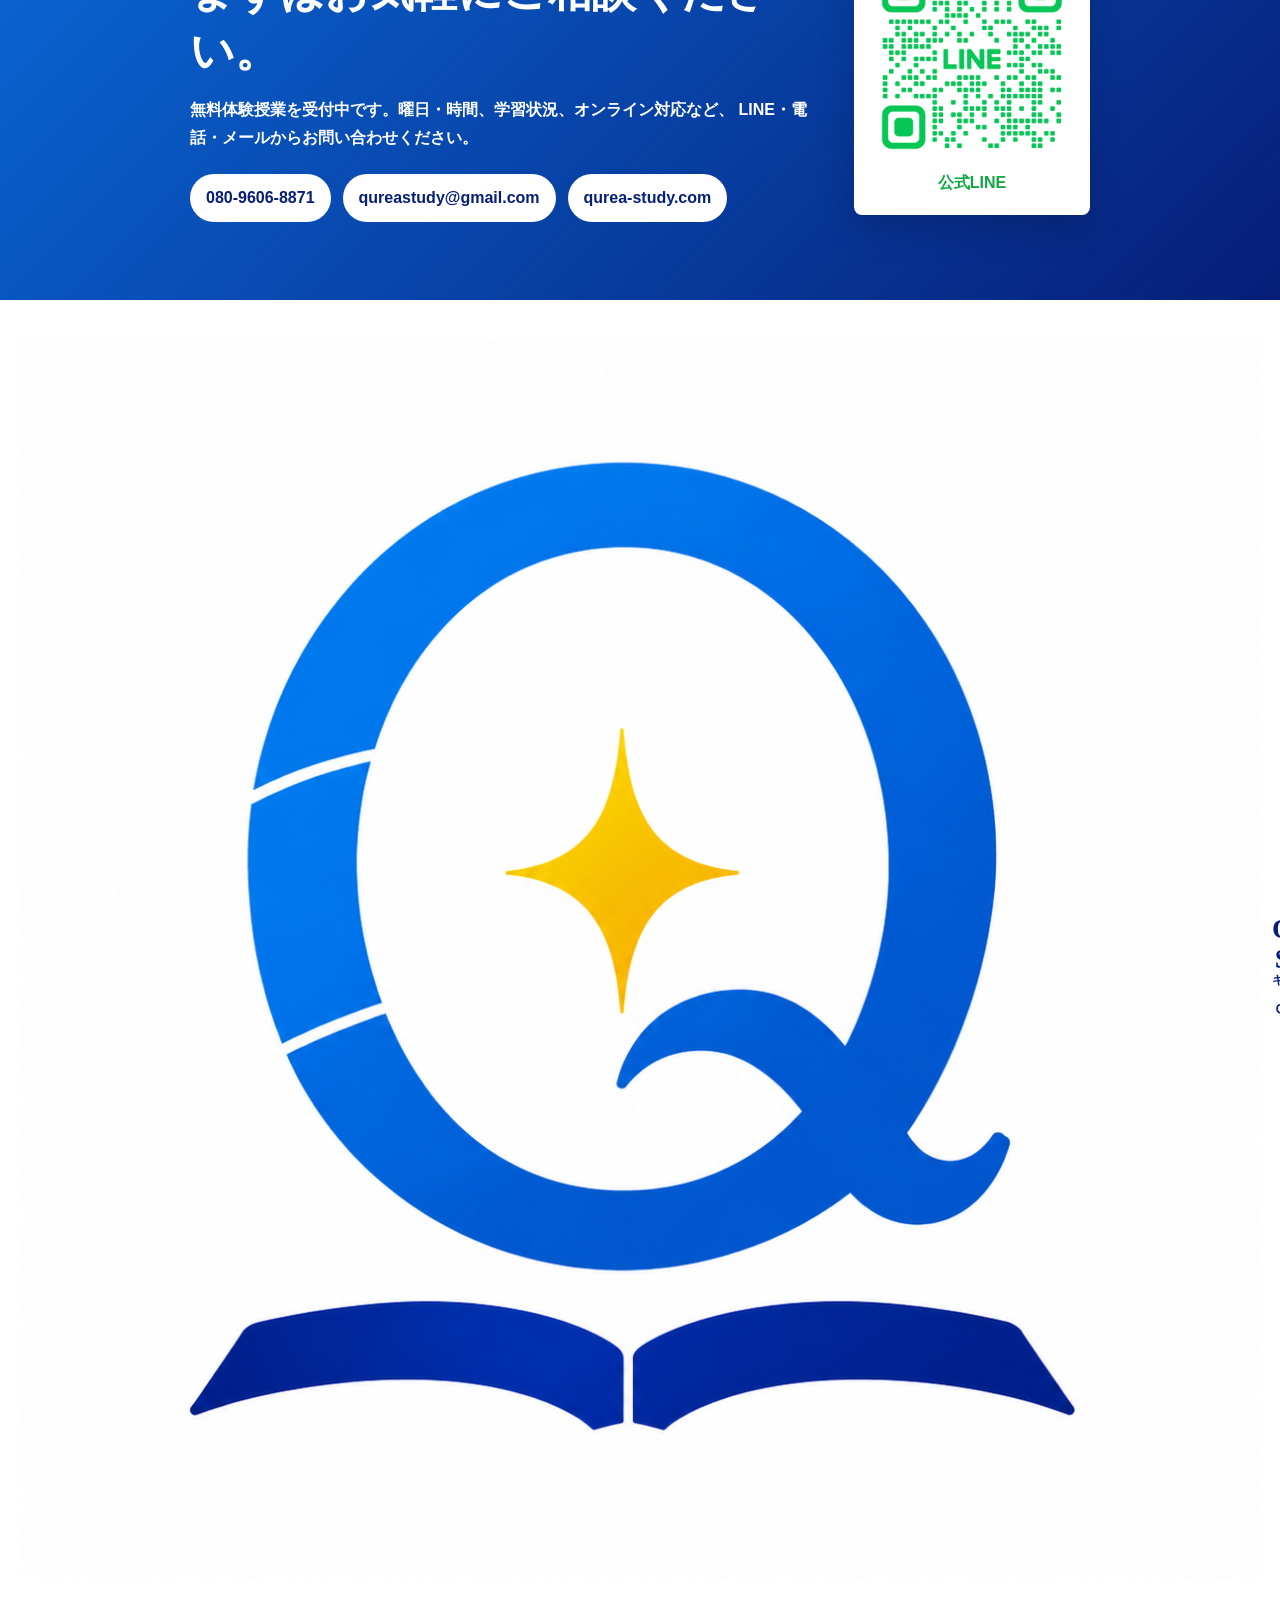
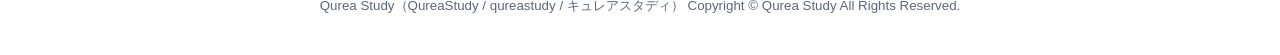
==== commit fd9caa6d: "Add files via upload" ====
--- a/index.html
+++ b/index.html
@@ -60,7 +60,7 @@
     <header class="site-header" id="top">
       <div class="header-inner">
         <a class="brand" href="#top" aria-label="Qurea Study トップへ">
-          <span class="brand-mark">Q</span>
+          <img class="brand-mark-img" src="assets/favicon.svg" alt="Qurea Study ロゴ">
           <span class="brand-text">
             <span class="brand-kicker">家庭教師の</span>
             <span class="brand-name">Qurea Study</span>
@@ -269,7 +269,7 @@
 
     <footer class="site-footer">
       <a class="brand" href="#top">
-        <span class="brand-mark">Q</span>
+        <img class="brand-mark-img" src="assets/favicon.svg" alt="Qurea Study ロゴ">
         <span class="brand-text">
           <span class="brand-kicker">家庭教師の</span>
           <span class="brand-name">Qurea Study</span>
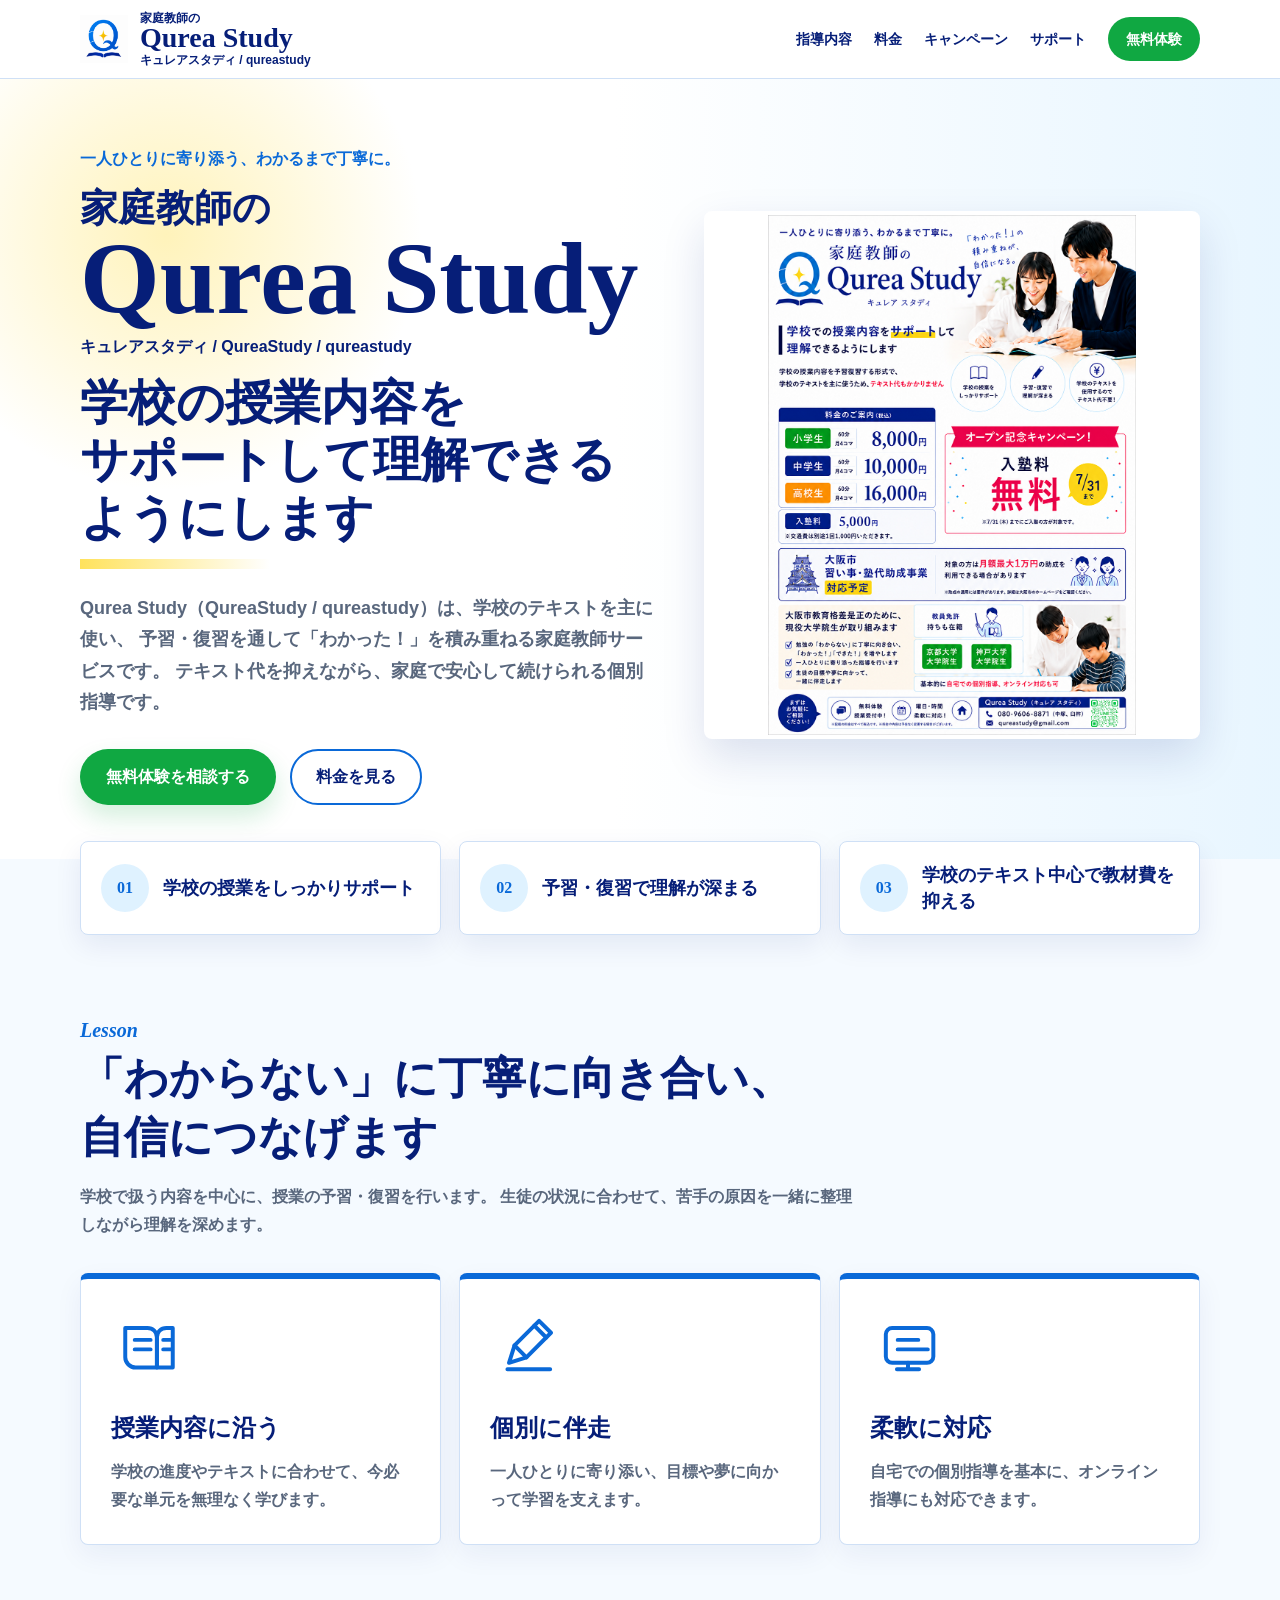
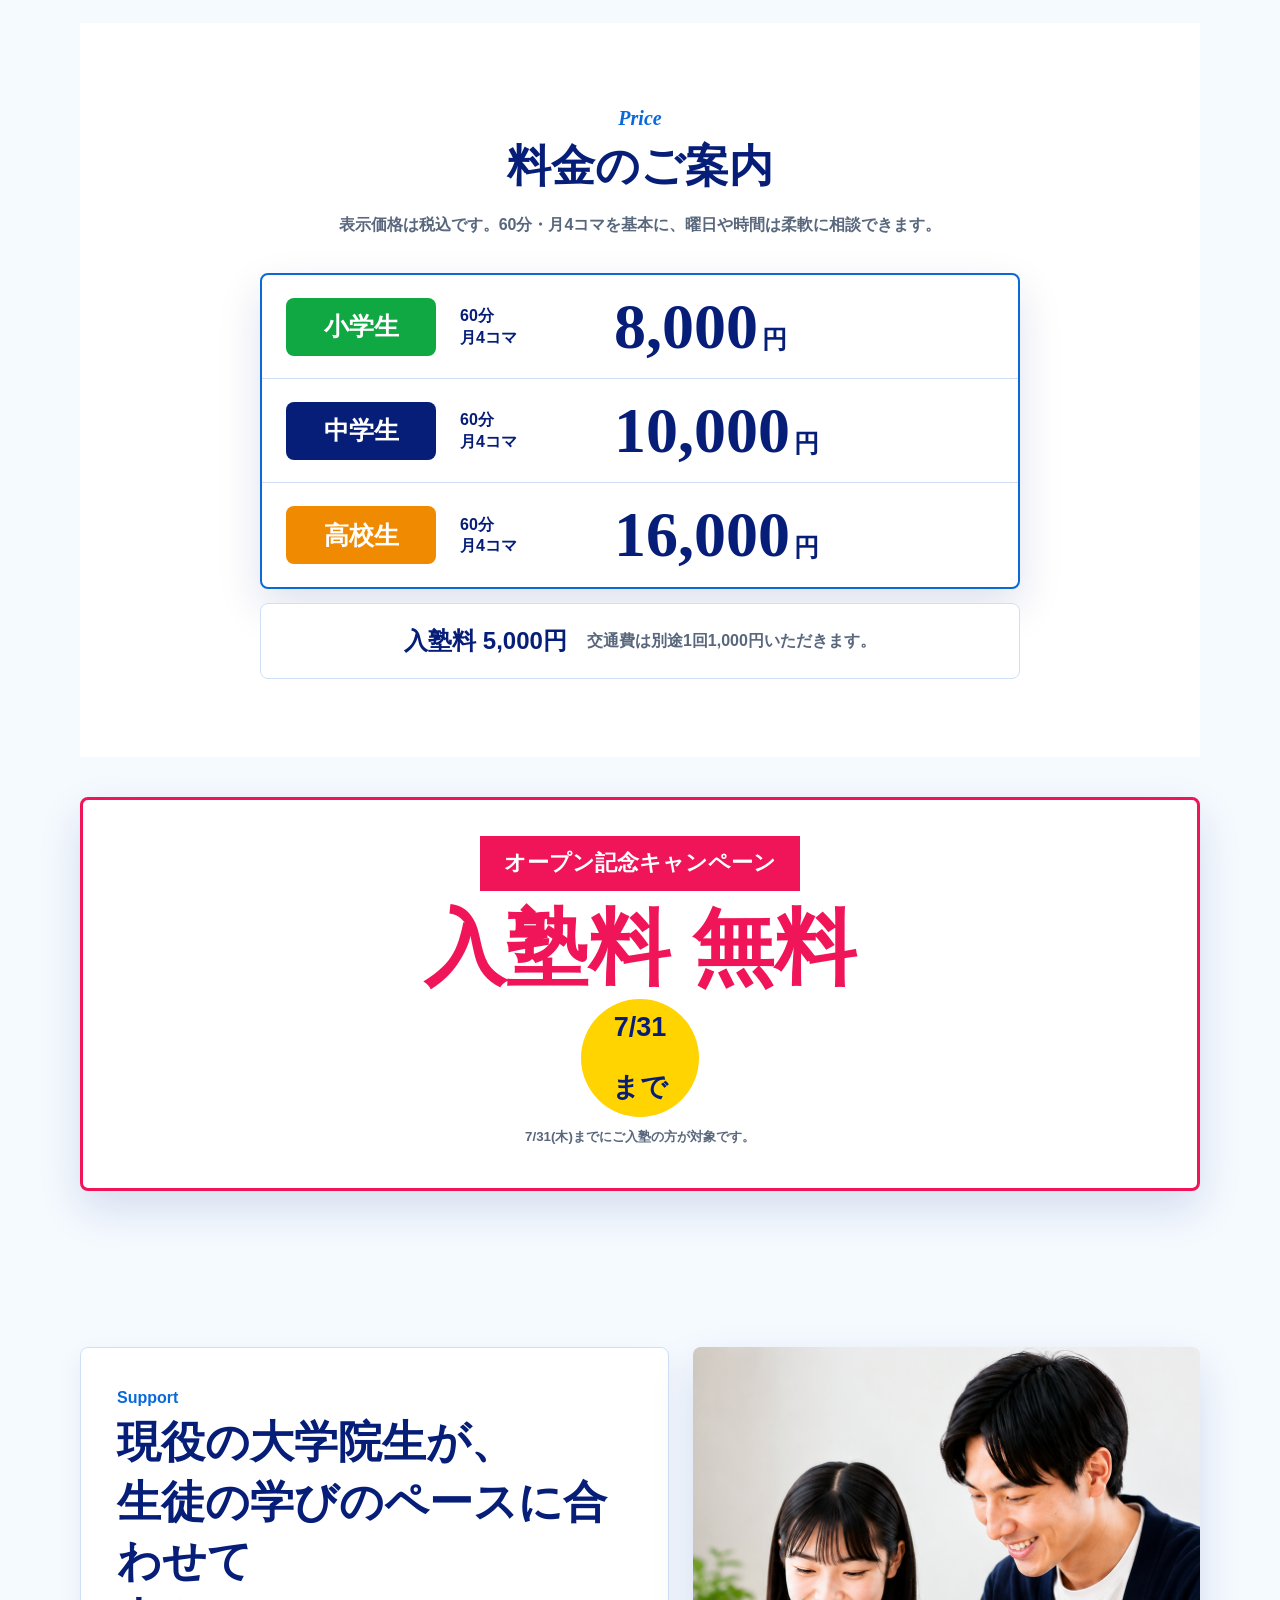
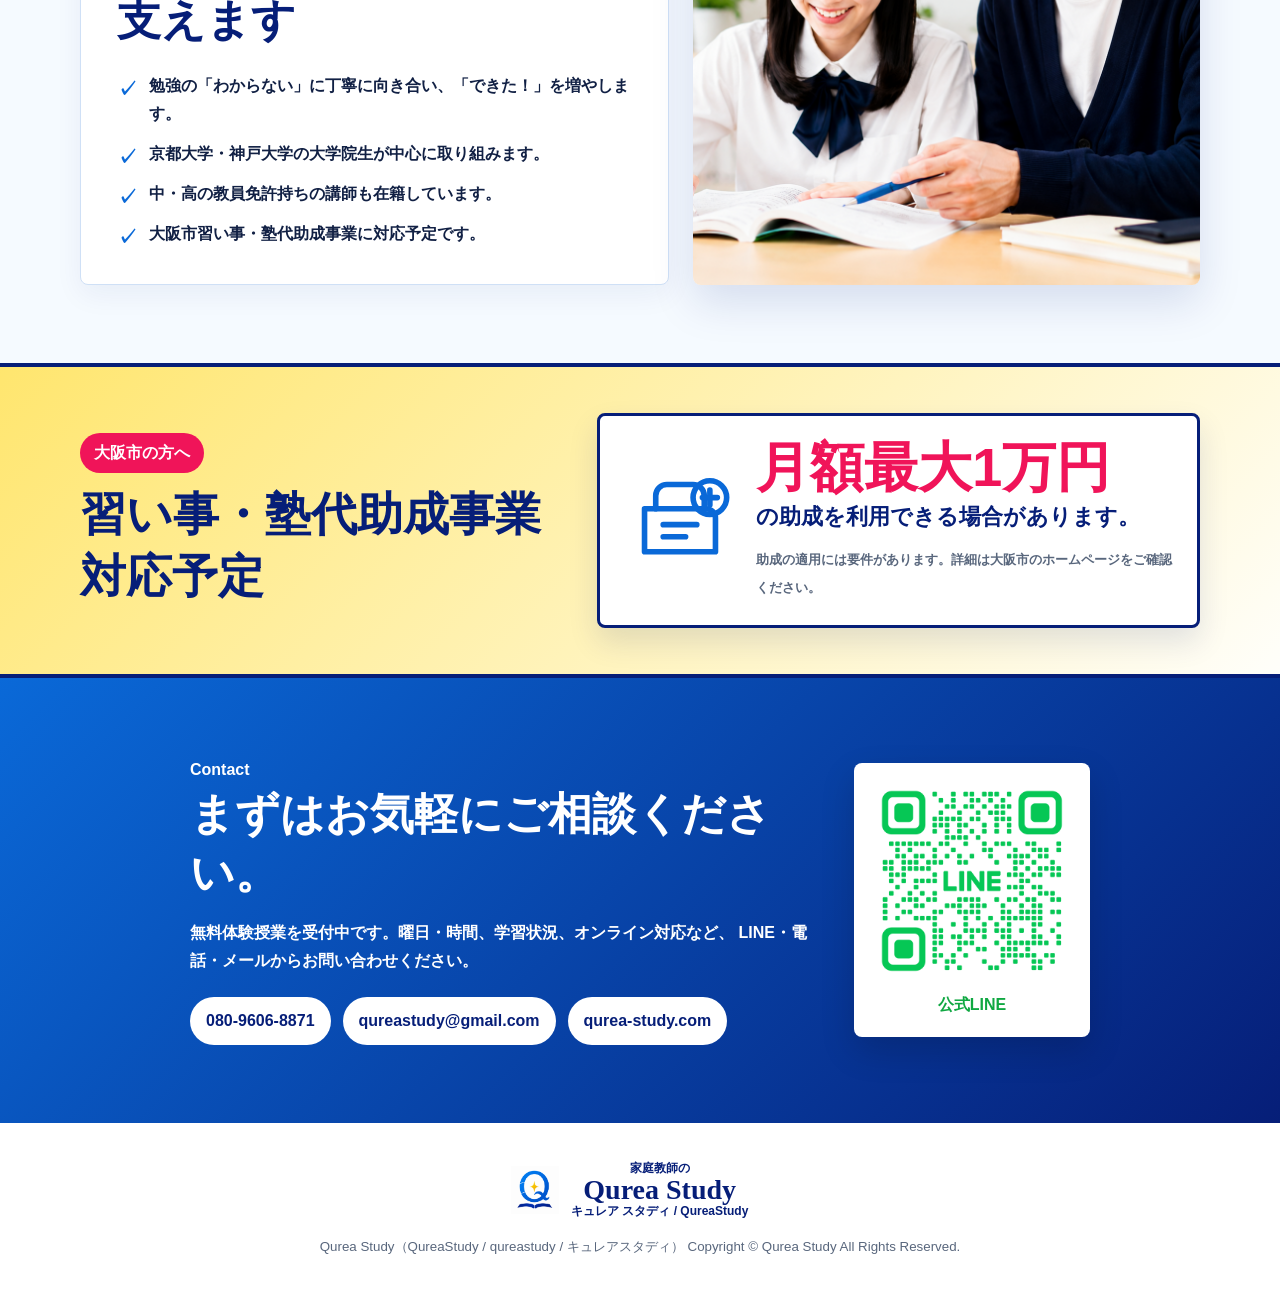
==== commit 45e301da: "Add files via upload" ====
--- a/index.html
+++ b/index.html
@@ -201,7 +201,10 @@
         <div class="campaign-box">
           <p>オープン記念キャンペーン</p>
           <h2>入塾料 無料</h2>
-          <span class="deadline">7/31まで</span>
+          <span class="deadline">
+           <span class="deadline-date">7/31</span>
+           <span class="deadline-until">まで</span>
+          </span>
           <small>7/31(木)までにご入塾の方が対象です。</small>
         </div>
       </section>
--- a/styles.css
+++ b/styles.css
@@ -542,6 +542,14 @@
   border-radius: 50%;
   font-size: 27px;
   font-weight: 900;
+  flex-direction: column;
+  gap: 0;
+  line-height: 0.95;
+}
+
+.deadline-until {
+  margin-top: 0;
+  line-height: 1;
 }
 
 .campaign-box small {
@@ -880,3 +888,29 @@
     text-align: center;
   }
 }
+
+/* ===== Qurea Study ロゴ画像（Q＋星＋本） ===== */
+.brand-mark-img {
+  display: block;
+  flex: 0 0 auto;
+  width: 58px;
+  height: 58px;
+  object-fit: contain;
+}
+
+/* 以前の文字Qロゴを使わない場合は、この指定は残っていてもOK */
+.brand-mark {
+  display: none;
+}
+
+.brand-mark-img {
+  width: 48px;
+  height: 48px;
+}
+
+.line-qr-card {
+  max-width: 236px;
+  justify-self: center;
+  margin-left: auto;
+  margin-right: auto;
+}
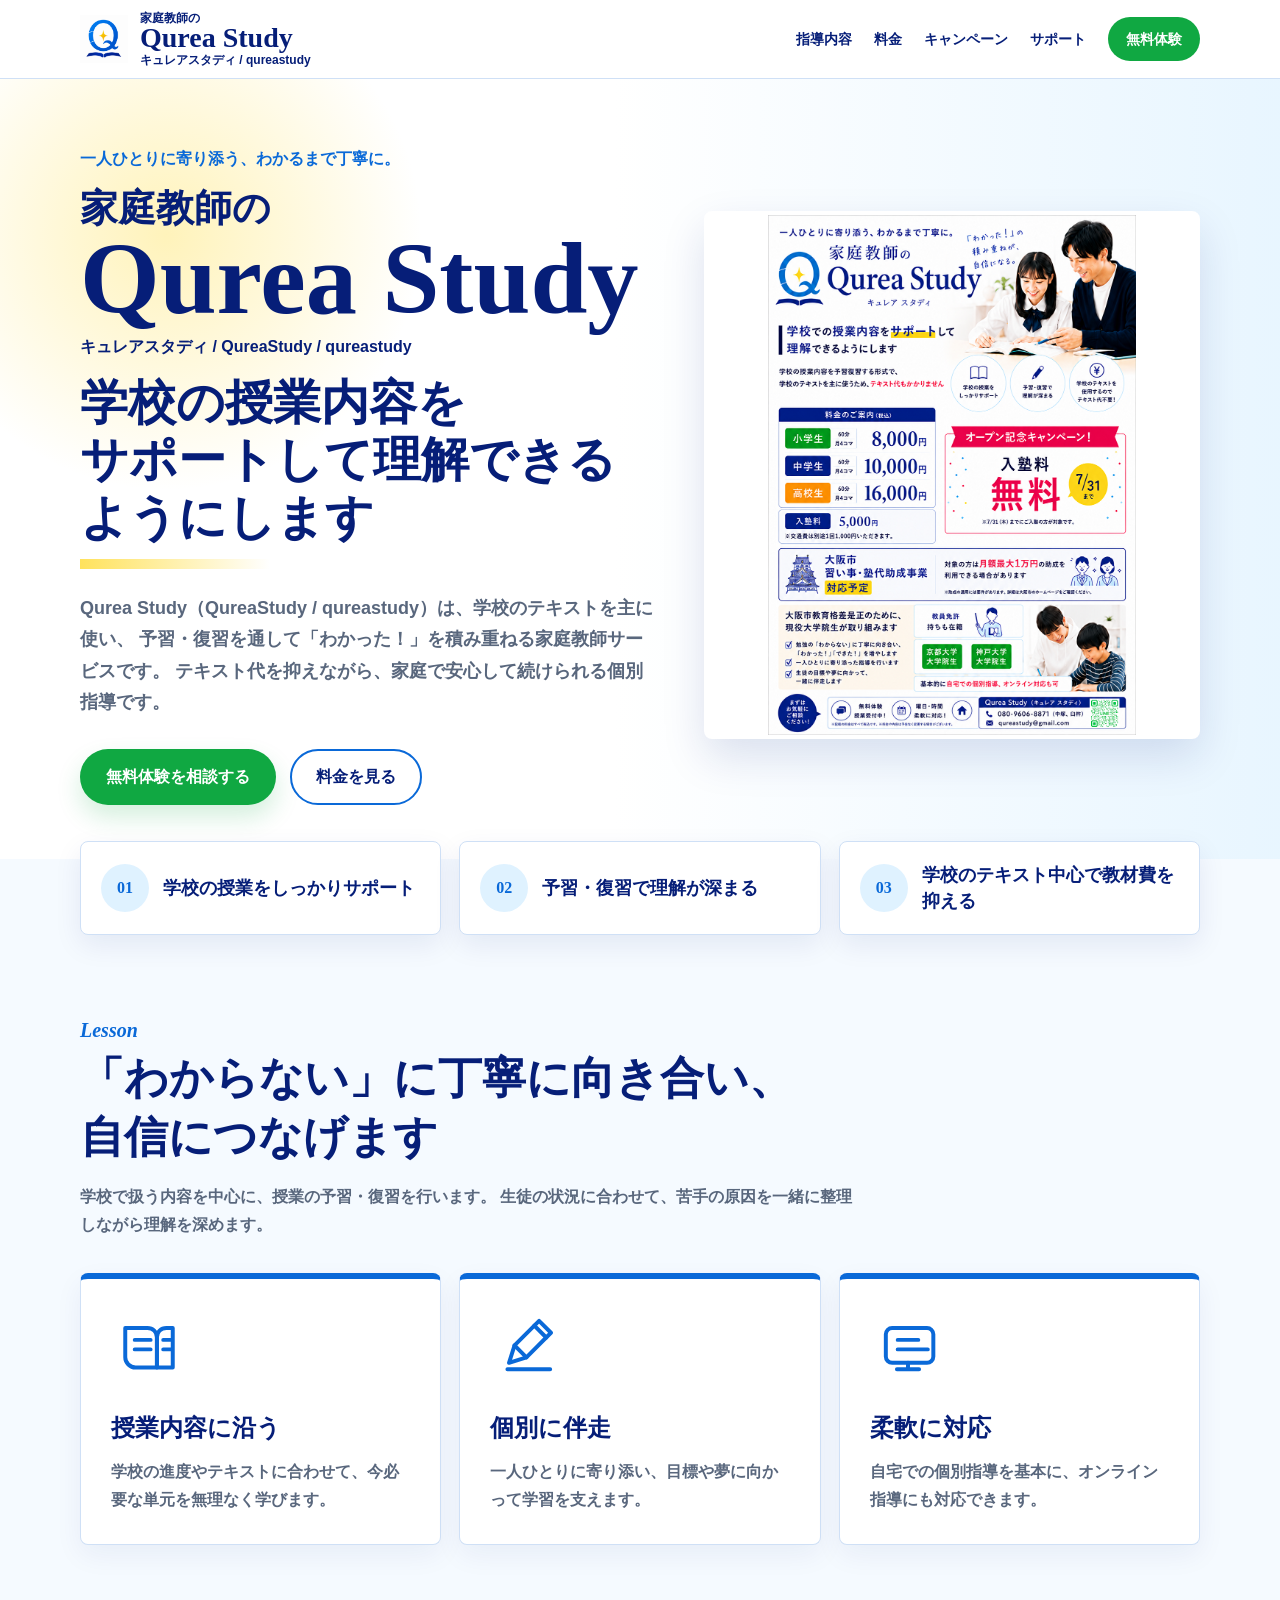
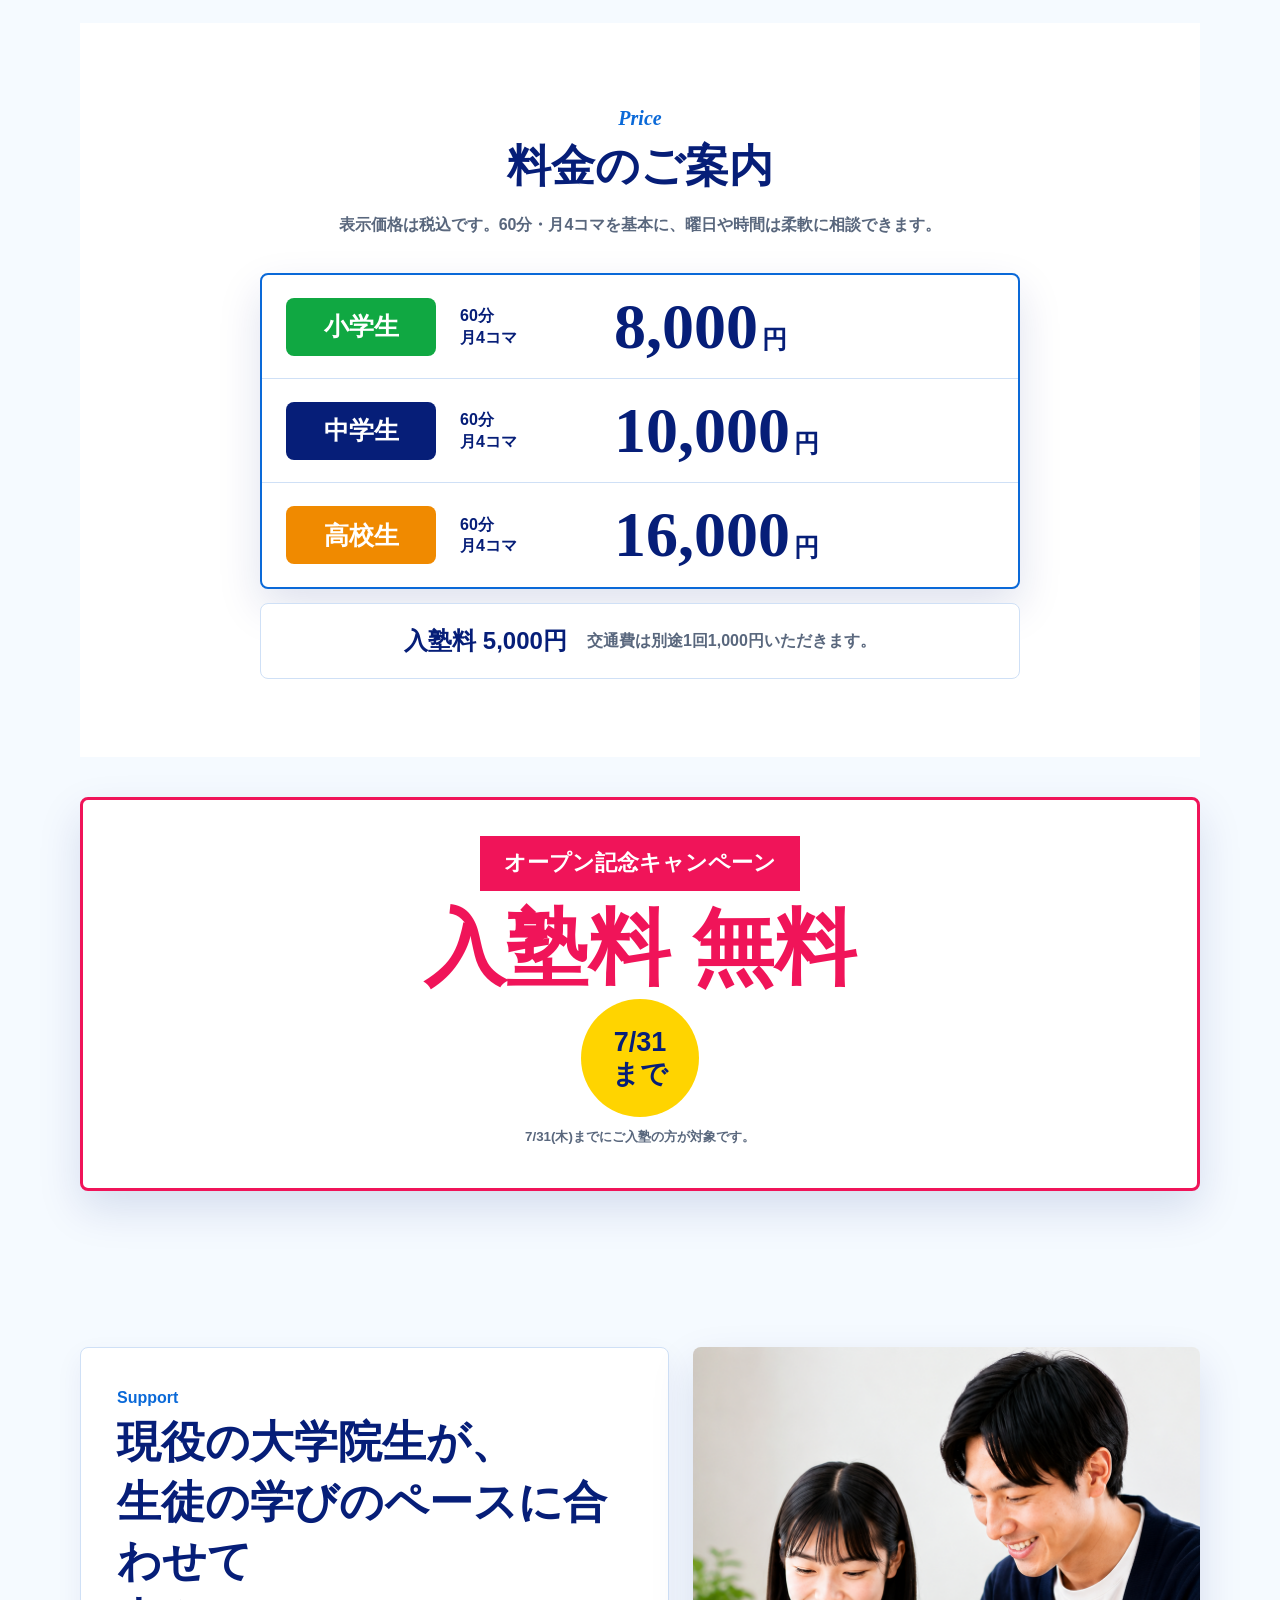
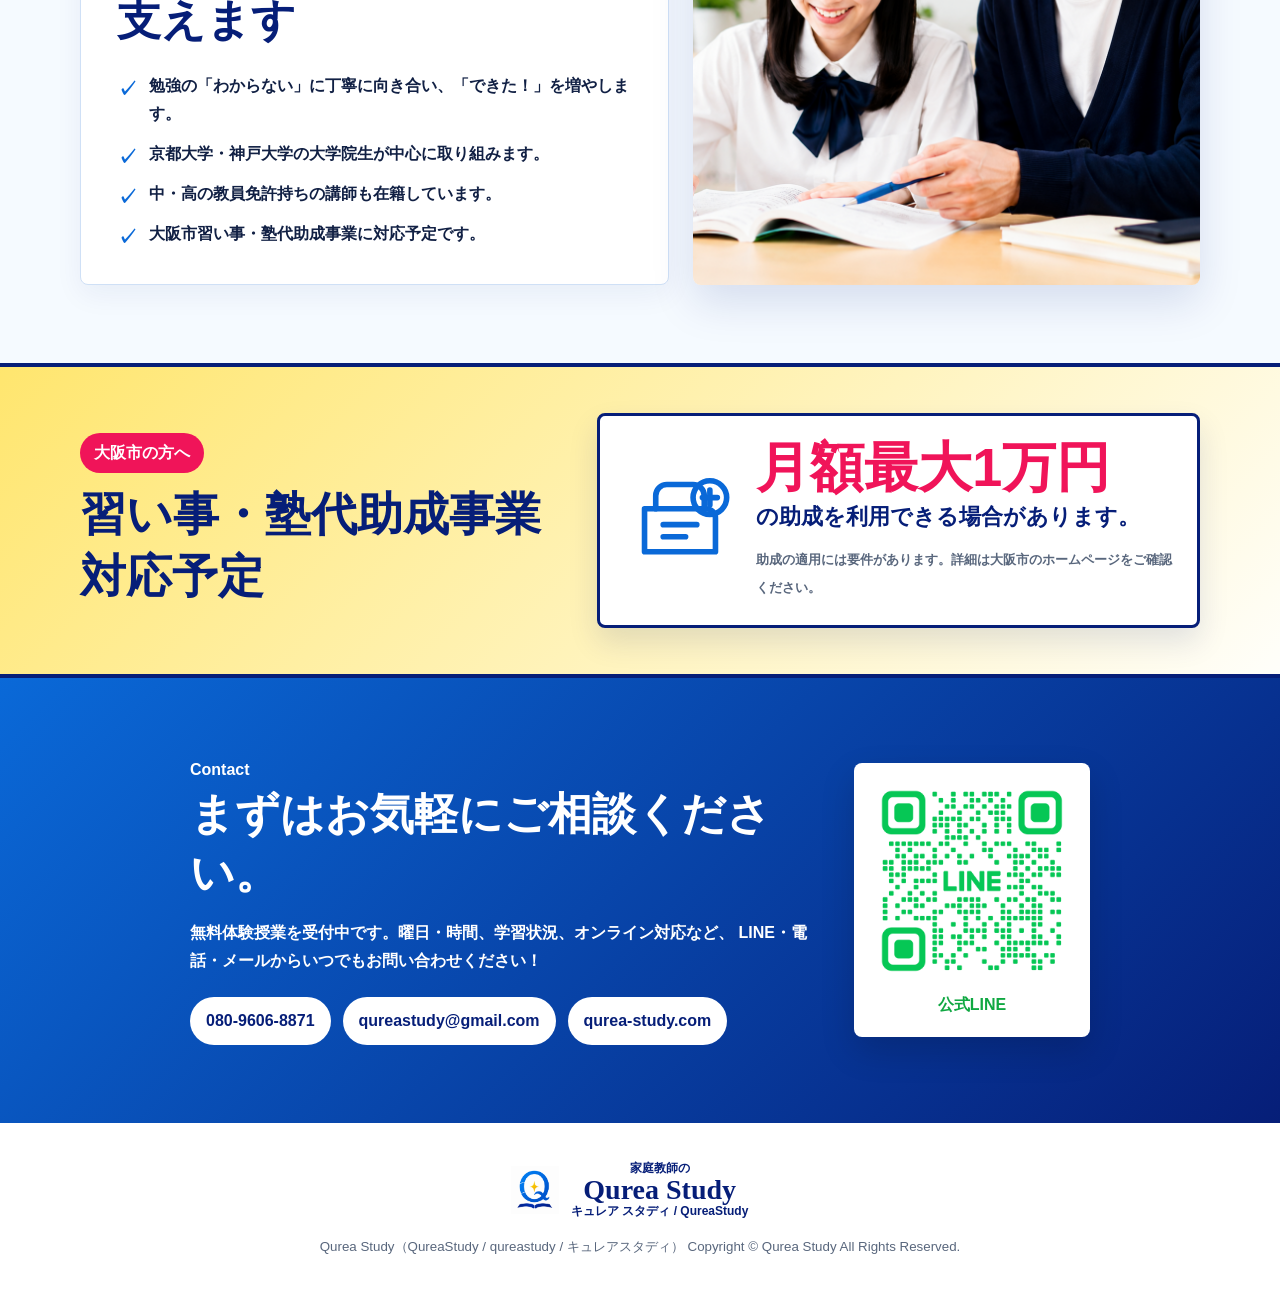
==== commit 508f928e: "Add files via upload" ====
--- a/index.html
+++ b/index.html
@@ -254,7 +254,7 @@
             <h2>まずはお気軽にご相談ください。</h2>
             <p>
               無料体験授業を受付中です。曜日・時間、学習状況、オンライン対応など、
-              LINE・電話・メールからお問い合わせください。
+              LINE・電話・メールからいつでもお問い合わせください！
             </p>
             <div class="contact-links">
               <a href="tel:08096068871">080-9606-8871</a>
--- a/styles.css
+++ b/styles.css
@@ -533,8 +533,11 @@
 }
 
 .deadline {
-  display: grid;
-  place-items: center;
+  display: flex;
+  align-items: center;
+  justify-content: center;
+  flex-direction: column;
+
   width: 118px;
   height: 118px;
   color: var(--navy);
@@ -542,14 +545,21 @@
   border-radius: 50%;
   font-size: 27px;
   font-weight: 900;
-  flex-direction: column;
+
   gap: 0;
-  line-height: 0.95;
+  line-height: 0.9;
+}
+
+.deadline-date {
+  display: block;
+  line-height: 0.9;
+  margin-bottom: 4px;
 }
 
 .deadline-until {
-  margin-top: 0;
-  line-height: 1;
+  display: block;
+  margin-top: 4px;
+  line-height: 0.9;
 }
 
 .campaign-box small {
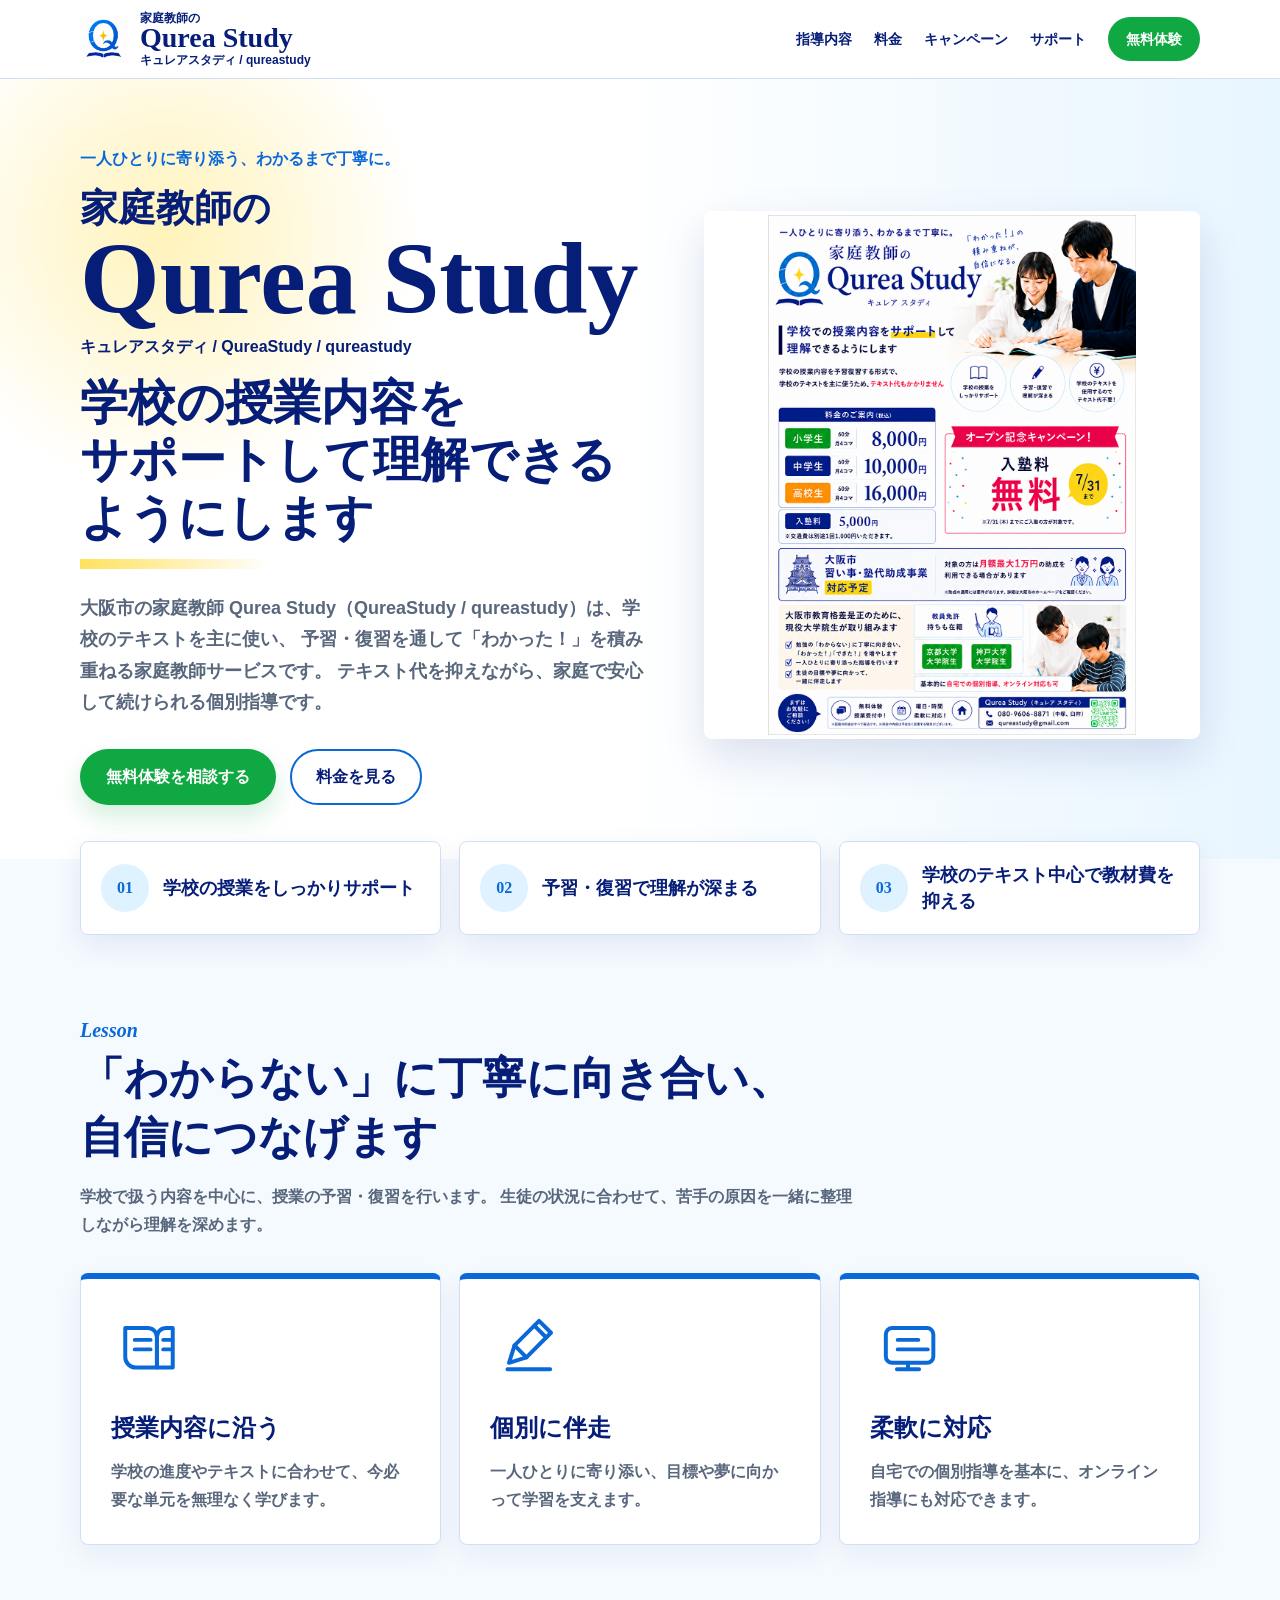
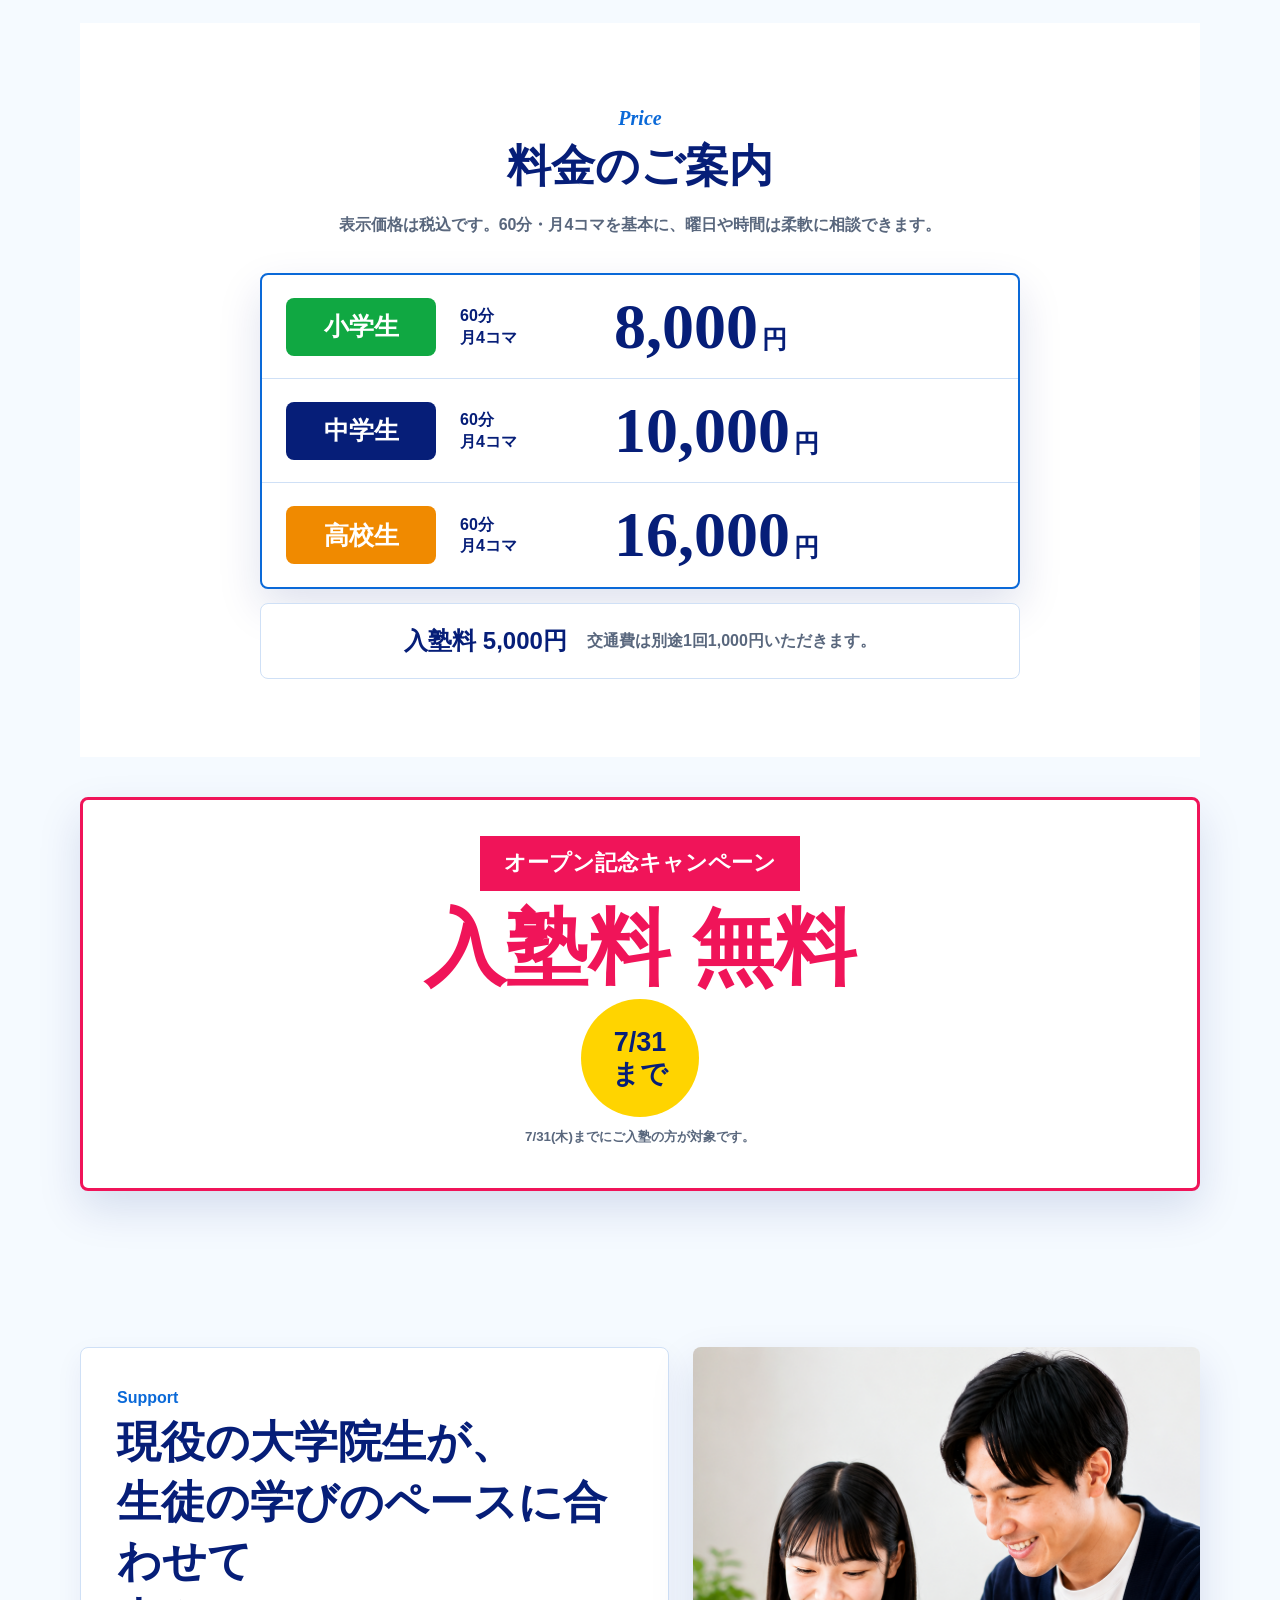
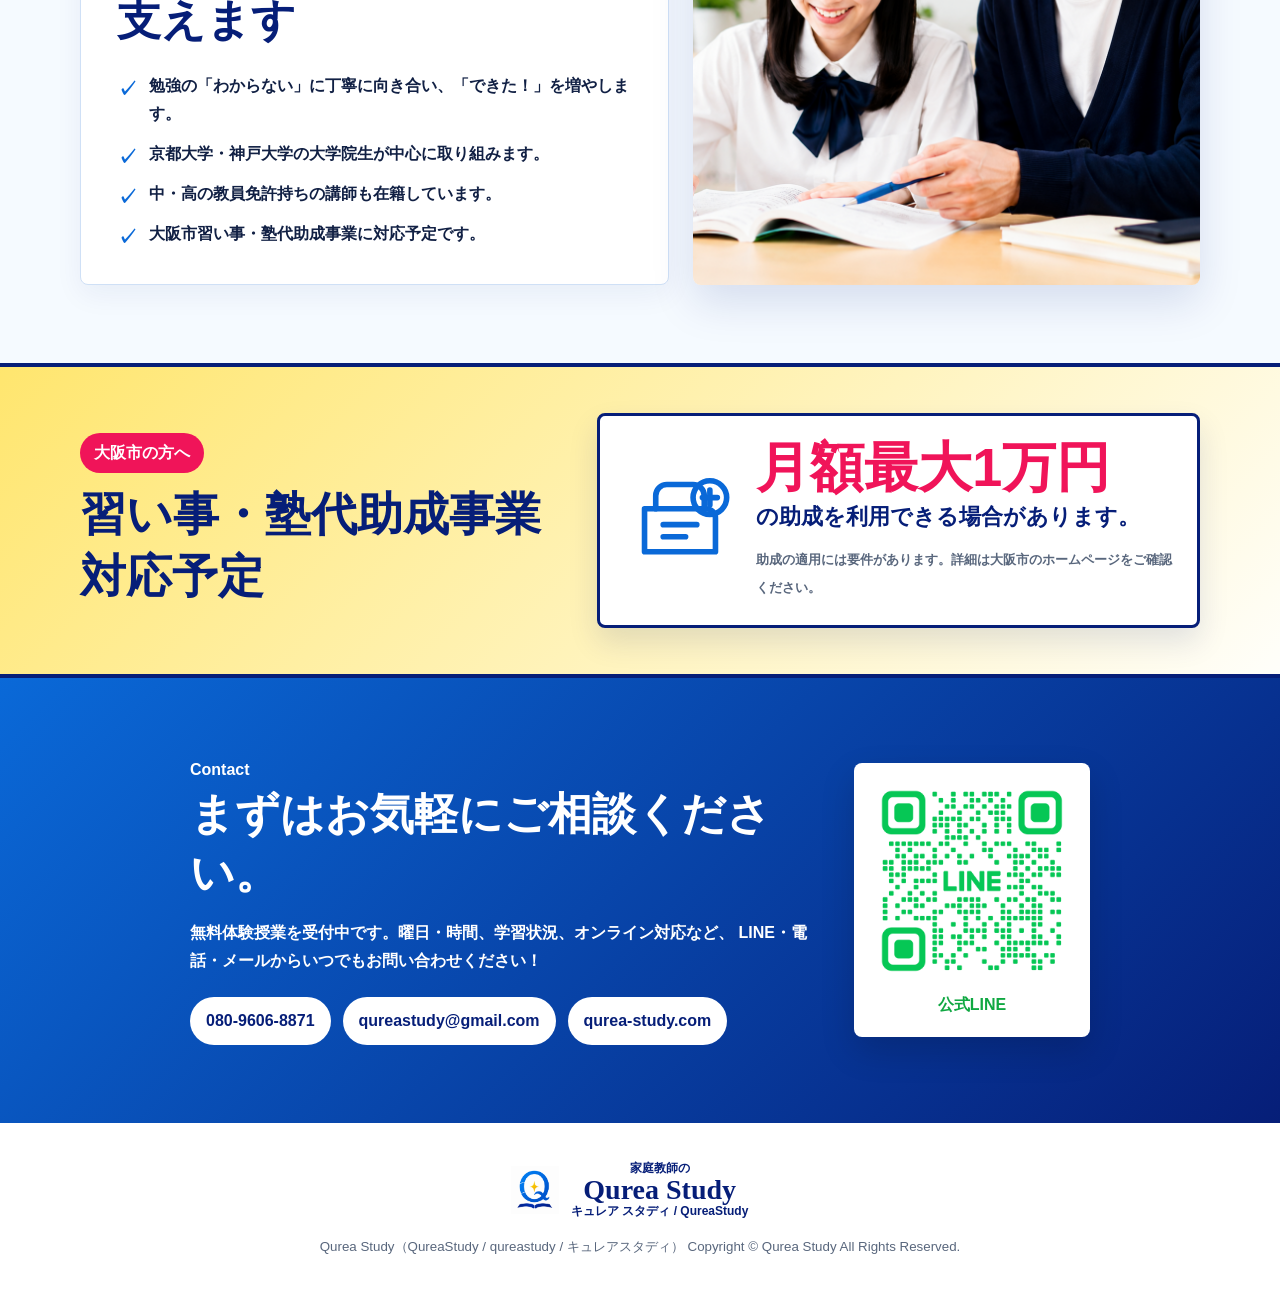
==== commit 54b20d2b: "Add files via upload" ====
--- a/index.html
+++ b/index.html
@@ -3,10 +3,10 @@
   <head>
     <meta charset="utf-8" />
     <meta name="viewport" content="width=device-width, initial-scale=1" />
-    <title>Qurea Study（QureaStudy・qureastudy）｜家庭教師のキュレアスタディ</title>
+    <title>大阪市の家庭教師 Qurea Study ｜家庭教師キュレアスタディ（QureaStudy・qureastudy）</title>
     <meta
   name="description"
-  content="Qurea Study（QureaStudy / qureastudy / キュレアスタディ）は、学校の授業内容をサポートする家庭教師サービスです。現役大学院生が一人ひとりに寄り添い、わかるまで丁寧に個別指導します。"
+  content="大阪市の家庭教師 Qurea Study（QureaStudy / qureastudy / キュレアスタディ）は、学校の授業内容をサポートする家庭教師サービスです。現役大学院生が一人ひとりに寄り添い、わかるまで丁寧に個別指導します。"
 />
     <link rel="canonical" href="https://www.qurea-study.com/" />
     <link rel="icon" href="assets/favicon.svg?v=20260605" type="image/svg+xml" />
@@ -96,7 +96,7 @@
             </div>
             <h1>学校の授業内容を<br />サポートして理解できる<br />ようにします</h1>
             <p class="hero-lead">
-  Qurea Study（QureaStudy / qureastudy）は、学校のテキストを主に使い、
+  大阪市の家庭教師 Qurea Study（QureaStudy / qureastudy）は、学校のテキストを主に使い、
   予習・復習を通して「わかった！」を積み重ねる家庭教師サービスです。
   テキスト代を抑えながら、家庭で安心して続けられる個別指導です。
 </p>
